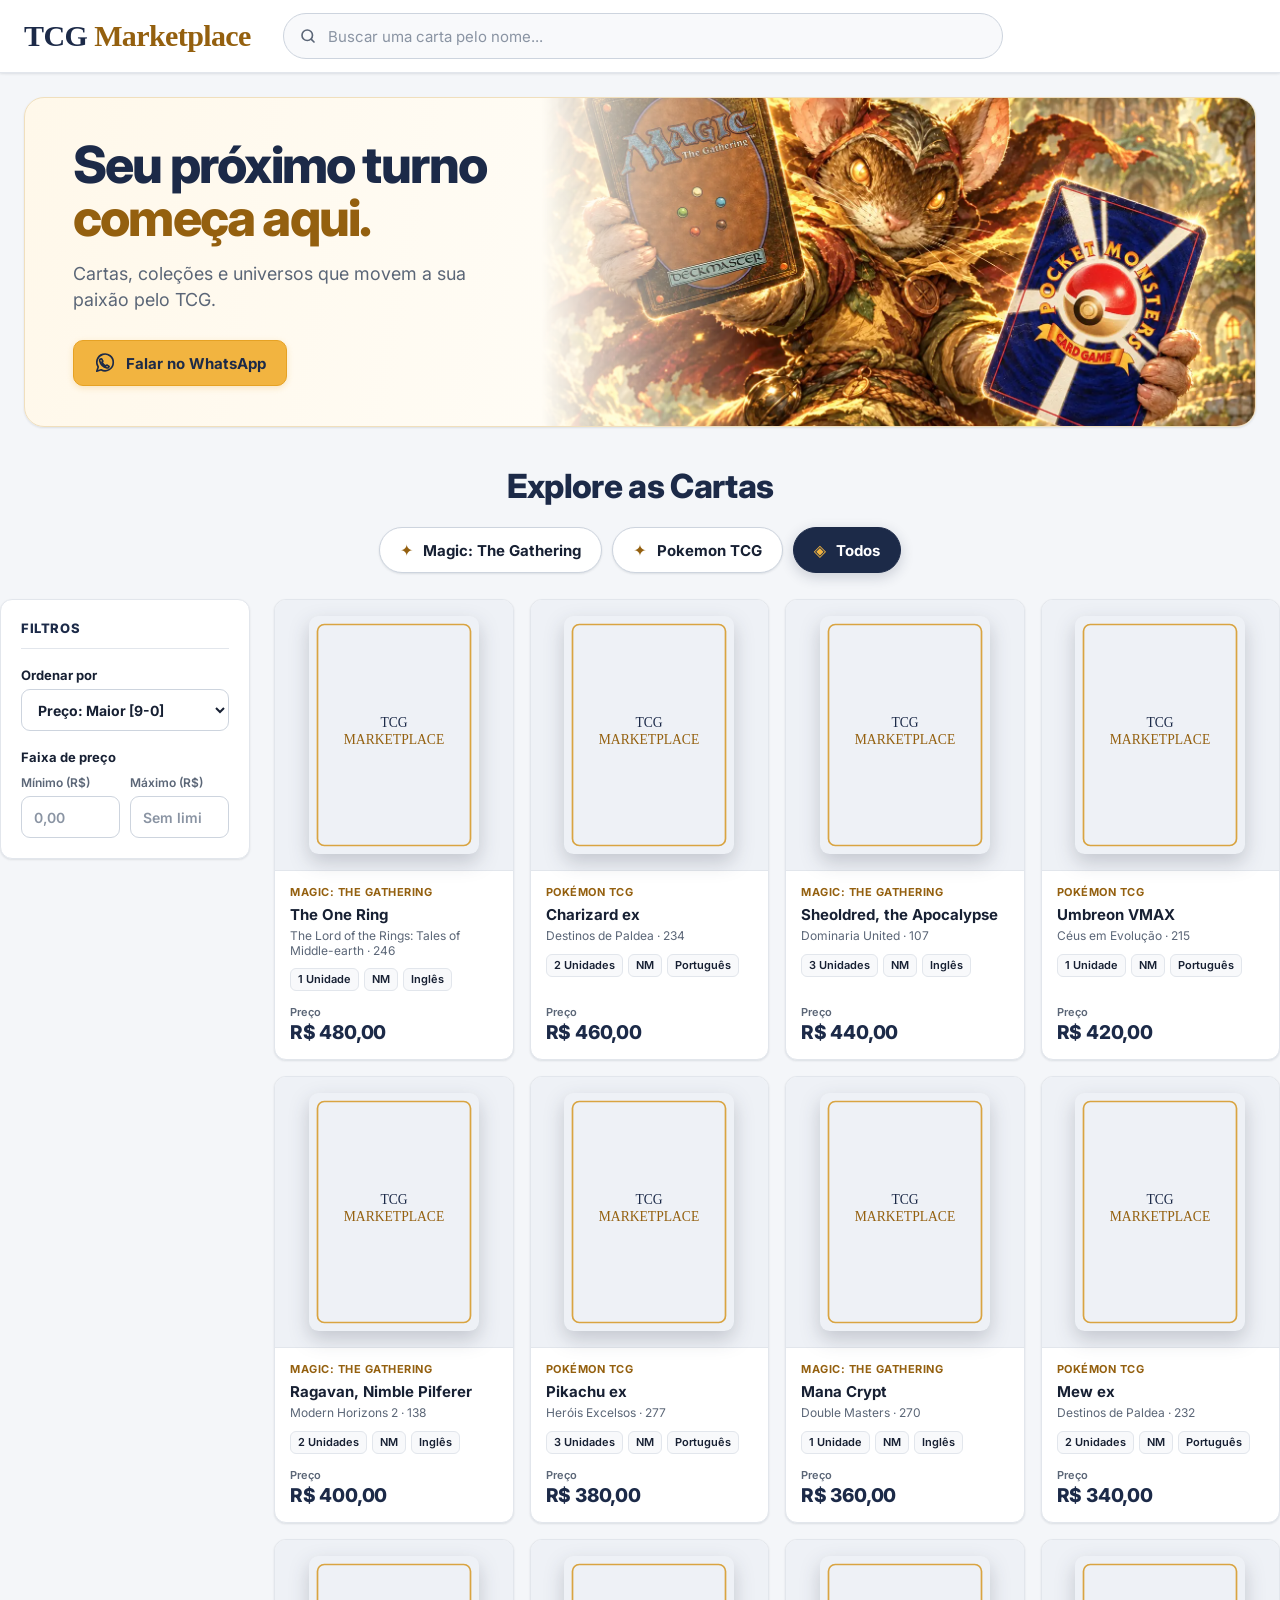
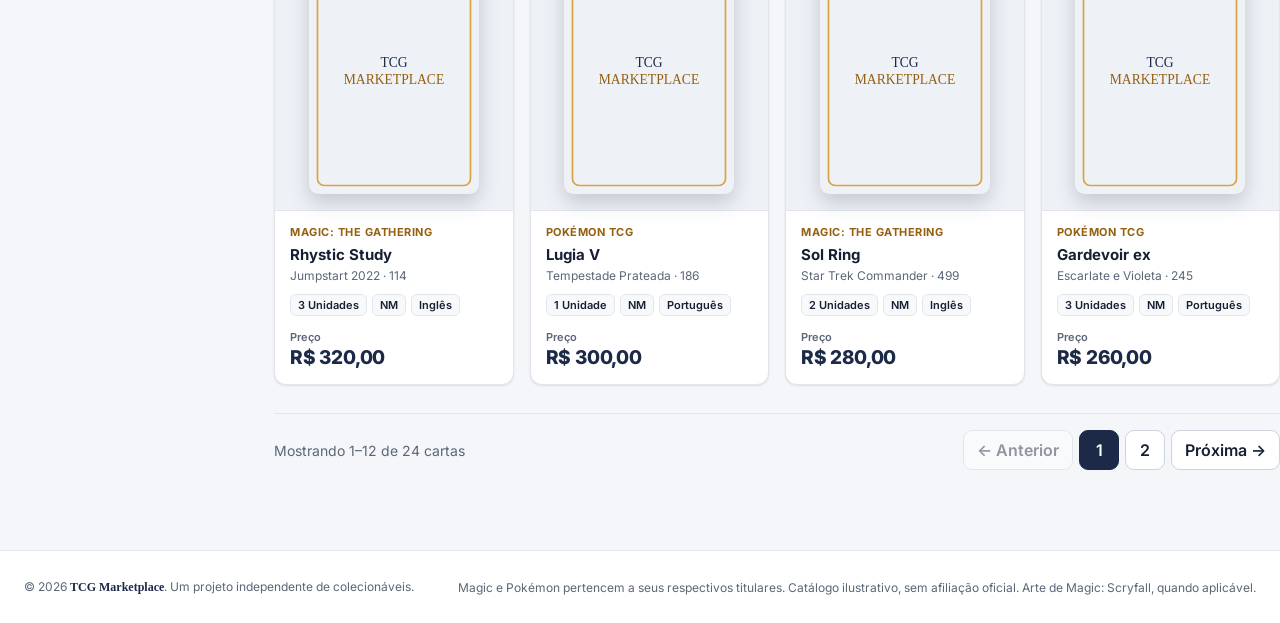
==== index.html @ 04bb0b91 "Modelo inicial do TCG Marketplace Co-Authored-By: Claude Opus 5.5 <noreply@anthropic.com>" ====
<!doctype html>
<html lang="pt-BR">
  <head>
    <meta charset="UTF-8" />
    <meta name="viewport" content="width=device-width, initial-scale=1" />
    <meta name="theme-color" content="#ffffff" />
    <meta
      name="description"
      content="TCG Marketplace: compra e venda de cartas Pokémon e Magic: The Gathering, acessórios TCG, venda por comissão e avaliação de coleções."
    />
    <meta property="og:title" content="TCG Marketplace | Magic & Pokémon" />
    <meta
      property="og:description"
      content="Seu próximo turno começa aqui. Compra e venda de cartas TCG, acessórios, venda por comissão e avaliação de coleções."
    />
    <meta property="og:image" content="assets/banner.jpg" />
    <title>TCG Marketplace | Magic & Pokémon</title>
    <link rel="icon" type="image/png" href="assets/icone.png" />
    <link
      rel="preload"
      as="image"
      href="assets/banner.webp"
      type="image/webp"
      fetchpriority="high"
    />
    <link rel="preconnect" href="https://fonts.googleapis.com" />
    <link rel="preconnect" href="https://fonts.gstatic.com" crossorigin />
    <link
      href="https://fonts.googleapis.com/css2?family=Inter:wght@400;500;600;700;800&display=swap"
      rel="stylesheet"
    />
    <style>
      :root {
        color-scheme: light;
        --bg: #f4f6f9;
        --surface: #ffffff;
        --surface-alt: #f8f9fb;
        --art-bg: #eef1f6;
        --line: #e2e6ec;
        --line-strong: #cdd4de;
        --text: #172033;
        --muted: #5b6677;
        --navy: #1c2a48;
        --navy-soft: #eaf0fa;
        --gold: #f2b440;
        --gold-hover: #e6a224;
        --gold-deep: #94600f;
        --gold-soft: #fff6e3;
        --danger: #b42318;
        --success: #17803d;
        --shadow-sm: 0 1px 2px #1720330f, 0 1px 3px #1720330d;
        --shadow-md: 0 10px 28px #1720331f;
        --radius: 12px;
        --body: 'Inter', 'Segoe UI', system-ui, sans-serif;
        --brand-font: Georgia, 'Times New Roman', serif;
        font-family: var(--body);
        background: var(--bg);
        color: var(--text);
      }
      * {
        box-sizing: border-box;
      }
      html {
        scroll-behavior: smooth;
        scroll-padding-top: 90px;
      }
      body {
        margin: 0;
        background: var(--bg);
        color: var(--text);
        -webkit-font-smoothing: antialiased;
      }
      button,
      input,
      select {
        font: inherit;
      }
      button {
        cursor: pointer;
      }
      a {
        color: inherit;
        text-decoration: none;
      }
      button:focus-visible,
      a:focus-visible,
      input:focus-visible,
      select:focus-visible {
        outline: 3px solid #2f5fd0;
        outline-offset: 2px;
      }
      .container {
        width: min(1280px, 100%);
        margin: 0 auto;
        padding: 0 24px;
      }

      .site-header {
        position: sticky;
        z-index: 30;
        top: 0;
        background: var(--surface);
        border-bottom: 1px solid var(--line);
        box-shadow: var(--shadow-sm);
      }
      .header-inner {
        min-height: 72px;
        display: flex;
        align-items: center;
        gap: 32px;
      }
      .brand {
        display: inline-flex;
        align-items: center;
        gap: 12px;
        flex-shrink: 0;
      }
      .hero-image[hidden],
      .hero-placeholder[hidden] {
        display: none !important;
      }
      .brand-text {
        display: flex;
        flex-direction: column;
        gap: 1px;
      }
      .brand-title {
        font: 700 30px/1 var(--brand-font);
        letter-spacing: -0.6px;
        white-space: nowrap;
        color: var(--navy);
      }
      .brand-title span {
        color: var(--gold-deep);
      }
      .brand-sub {
        display: none;
      }
      .header-search {
        flex: 1 1 auto;
        max-width: 720px;
      }
      .search-field {
        position: relative;
        min-width: 0;
      }
      .search-field::before {
        content: '';
        position: absolute;
        left: 16px;
        top: 50%;
        width: 18px;
        height: 18px;
        transform: translateY(-50%);
        pointer-events: none;
        background: no-repeat center/contain
          url("data:image/svg+xml,%3Csvg xmlns='http://www.w3.org/2000/svg' viewBox='0 0 24 24' fill='none' stroke='%235b6677' stroke-width='2.2' stroke-linecap='round'%3E%3Ccircle cx='11' cy='11' r='7'/%3E%3Cpath d='m20 20-3.5-3.5'/%3E%3C/svg%3E");
      }
      .search {
        width: 100%;
        min-width: 0;
        min-height: 46px;
        padding: 11px 16px 11px 44px;
        border-radius: 999px;
        border: 1px solid var(--line-strong);
        background: var(--surface-alt);
        color: var(--text);
        outline: none;
        font-size: 15px;
        transition:
          border-color 0.15s,
          box-shadow 0.15s,
          background 0.15s;
      }
      .search:focus {
        border-color: var(--navy);
        background: var(--surface);
        box-shadow: 0 0 0 4px #1c2a4814;
      }
      .search::placeholder {
        color: #8a94a3;
      }
      .search-suggestions {
        position: absolute;
        top: calc(100% + 8px);
        left: 0;
        right: 0;
        z-index: 40;
        padding: 6px;
        border: 1px solid var(--line);
        border-radius: 12px;
        background: var(--surface);
        box-shadow: var(--shadow-md);
      }
      .search-suggestions[hidden] {
        display: none;
      }
      .search-suggestion {
        display: flex;
        align-items: center;
        justify-content: space-between;
        gap: 12px;
        width: 100%;
        padding: 11px 12px;
        border: 0;
        border-radius: 8px;
        text-align: left;
        color: var(--text);
        background: transparent;
        font-weight: 500;
      }
      .search-suggestion:hover {
        background: var(--navy-soft);
      }
      .search-suggestion span {
        min-width: 0;
        overflow-wrap: anywhere;
      }
      .search-suggestion small {
        flex-shrink: 0;
        padding: 3px 8px;
        border-radius: 999px;
        background: var(--gold-soft);
        color: var(--gold-deep);
        font-size: 11px;
        font-weight: 700;
      }

      .btn {
        display: inline-flex;
        align-items: center;
        justify-content: center;
        gap: 10px;
        border-radius: 10px;
        min-height: 46px;
        padding: 11px 20px;
        font-weight: 700;
        font-size: 15px;
        border: 1px solid transparent;
        transition:
          background 0.15s,
          box-shadow 0.15s,
          transform 0.15s;
      }
      .btn:hover {
        transform: translateY(-1px);
      }
      .btn-gold {
        background: var(--gold);
        color: var(--navy);
        border-color: var(--gold-hover);
        box-shadow: 0 2px 6px #e6a2243d;
      }
      .btn-gold:hover {
        background: var(--gold-hover);
      }
      .btn-outline {
        border-color: var(--line-strong);
        color: var(--text);
        background: var(--surface);
      }

      .hero {
        padding: 24px 0 8px;
      }
      .hero-grid {
        position: relative;
        isolation: isolate;
        display: flex;
        align-items: center;
        min-height: 300px;
        overflow: hidden;
        border: 1px solid #f0dfbd;
        border-radius: 20px;
        background: linear-gradient(100deg, #fff8ea 0%, #fffcf5 45%, #fff 100%);
        box-shadow: var(--shadow-sm);
      }
      .hero-copy {
        position: relative;
        z-index: 2;
        width: min(560px, 50%);
        padding: 40px 0 40px 48px;
      }
      .eyebrow {
        color: var(--gold-deep);
        font-size: 12px;
        letter-spacing: 1.6px;
        line-height: 1.6;
        font-weight: 700;
        text-transform: uppercase;
      }
      .hero h1 {
        color: var(--navy);
        font: 800 clamp(34px, 4vw, 54px)/1.04 var(--body);
        letter-spacing: -0.035em;
        margin: 0 0 16px;
      }
      .hero h1 span,
      .hero h1 em {
        display: block;
      }
      .hero h1 em {
        color: var(--gold-deep);
        font-style: normal;
      }
      .hero-copy > p {
        max-width: 400px;
        color: var(--muted);
        line-height: 1.5;
        font-size: clamp(16px, 1.4vw, 18px);
        margin: 0;
      }
      .hero-actions {
        display: flex;
        gap: 12px;
        flex-wrap: wrap;
        margin-top: 26px;
        scroll-margin-top: 90px;
      }
      .hero-actions svg {
        width: 22px;
        height: 22px;
        flex-shrink: 0;
      }
      .hero-image-frame {
        position: absolute;
        z-index: 0;
        inset: 0 0 0 auto;
        width: 58%;
        -webkit-mask-image: linear-gradient(90deg, transparent 0, #000 30%);
        mask-image: linear-gradient(90deg, transparent 0, #000 30%);
      }
      .hero-image {
        display: block;
        width: 100%;
        height: 100%;
        object-fit: cover;
        object-position: center 42%;
      }
      .hero-placeholder {
        width: 100%;
        height: 100%;
        min-height: 300px;
        display: flex;
        flex-direction: column;
        align-items: center;
        justify-content: center;
        gap: 12px;
        text-align: center;
        padding: 32px;
        background: var(--gold-soft);
        color: var(--navy);
      }
      .hero-placeholder .hero-symbol {
        font: 700 80px/1 var(--brand-font);
        color: var(--gold-deep);
      }
      .hero-placeholder strong {
        font: 700 26px/1.2 var(--brand-font);
        color: var(--navy);
      }
      .hero-placeholder small {
        font-size: 14px;
        color: var(--muted);
      }

      .section {
        padding: 26px 0 80px;
      }
      .section-top {
        display: flex;
        align-items: center;
        justify-content: center;
        margin-bottom: 10px;
        text-align: center;
      }
      .section h2 {
        font: 800 clamp(26px, 2.6vw, 34px)/1.2 var(--body);
        letter-spacing: -0.02em;
        margin: 6px 0;
        color: var(--navy);
      }
      .catalog-source {
        margin: 0 0 18px;
        padding: 11px 14px;
        font-size: 13px;
        line-height: 1.6;
        color: var(--text);
        background: var(--navy-soft);
        border: 1px solid #c9d6ee;
        border-radius: 10px;
      }
      .catalog-source.preview {
        background: var(--gold-soft);
        border-color: #f0cf8c;
      }
      .catalog-source.problem {
        background: #fdecea;
        border-color: #f2b8b0;
        color: var(--danger);
      }
      .collections {
        display: flex;
        justify-content: center;
        flex-wrap: wrap;
        gap: 10px;
        margin: 14px 0 26px;
      }
      .collection-tile {
        display: inline-flex;
        align-items: center;
        gap: 10px;
        min-height: 46px;
        padding: 10px 20px;
        border: 1px solid var(--line-strong);
        border-radius: 999px;
        background: var(--surface);
        color: var(--text);
        text-align: left;
        font-weight: 600;
        box-shadow: var(--shadow-sm);
        transition:
          border-color 0.15s,
          background 0.15s,
          color 0.15s;
      }
      .collection-tile:hover {
        border-color: var(--navy);
      }
      .collection-tile strong {
        font: 700 15px var(--body);
      }
      .collection-tile small {
        display: none;
      }
      .collection-tile .tile-icon {
        order: -1;
        font-size: 16px;
        color: var(--gold-deep);
      }
      .collection-tile.is-selected {
        background: var(--navy);
        border-color: var(--navy);
        color: #fff;
        box-shadow: 0 4px 14px #1c2a4833;
      }
      .collection-tile.is-selected .tile-icon {
        color: var(--gold);
      }

      .catalog-layout {
        display: grid;
        grid-template-columns: 250px minmax(0, 1fr);
        gap: 24px;
        align-items: start;
      }
      .filters {
        position: sticky;
        top: 96px;
        display: grid;
        gap: 18px;
        padding: 20px;
        background: var(--surface);
        border: 1px solid var(--line);
        border-radius: var(--radius);
        box-shadow: var(--shadow-sm);
        scroll-margin-top: 100px;
      }
      .filter-title {
        margin: 0;
        padding-bottom: 12px;
        border-bottom: 1px solid var(--line);
        font-size: 13px;
        font-weight: 800;
        letter-spacing: 0.6px;
        text-transform: uppercase;
        color: var(--navy);
      }
      select,
      .price-range input {
        width: 100%;
        min-height: 42px;
        border-radius: 9px;
        padding: 9px 12px;
        background: var(--surface);
        border: 1px solid var(--line-strong);
        color: var(--text);
        outline: none;
        font-size: 14px;
      }
      select:focus,
      .price-range input:focus {
        border-color: var(--navy);
        box-shadow: 0 0 0 3px #1c2a4814;
      }
      .price-range input::placeholder {
        color: #8a94a3;
      }
      .sort-field {
        display: grid;
        gap: 6px;
        color: var(--text);
        font-size: 13px;
        font-weight: 700;
      }
      .price-range {
        display: grid;
        grid-template-columns: 1fr 1fr;
        align-items: end;
        gap: 10px;
      }
      .price-range .price-separator {
        display: none;
      }
      .price-range label {
        display: grid;
        gap: 6px;
        min-width: 0;
        color: var(--muted);
        font-size: 12px;
        font-weight: 600;
      }
      .price-separator {
        color: var(--muted);
        font-size: 12px;
        padding-bottom: 12px;
      }
      .price-group-label {
        grid-column: 1 / -1;
        color: var(--text);
        font-size: 13px;
        font-weight: 700;
      }

      .grid {
        display: grid;
        grid-template-columns: repeat(4, minmax(0, 1fr));
        gap: 16px;
        scroll-margin-top: 110px;
      }
      .card {
        display: flex;
        flex-direction: column;
        overflow: hidden;
        border-radius: var(--radius);
        border: 1px solid var(--line);
        background: var(--surface);
        box-shadow: var(--shadow-sm);
        transition:
          box-shadow 0.2s,
          border-color 0.2s,
          transform 0.2s;
      }
      .card:hover {
        border-color: var(--line-strong);
        box-shadow: var(--shadow-md);
        transform: translateY(-3px);
      }
      .artwrap {
        position: relative;
        height: 270px;
        display: flex;
        align-items: center;
        justify-content: center;
        padding: 16px;
        cursor: pointer;
        background: var(--art-bg);
      }
      .artwrap img {
        height: 100%;
        max-width: 100%;
        object-fit: contain;
        filter: drop-shadow(0 8px 10px #17203333);
        transition: transform 0.2s;
      }
      .card:hover .artwrap img {
        transform: scale(1.03);
      }
      .card-image-wrap {
        position: relative;
        display: inline-flex;
        align-items: center;
        justify-content: center;
        height: 100%;
        max-width: 100%;
      }
      .play-pokemon-badge {
        position: absolute;
        right: 0;
        bottom: 12px;
        z-index: 1;
        display: block;
        width: 30px;
        border-radius: 0;
        transform: translateX(50%);
        pointer-events: none;
      }
      .artwrap .play-pokemon-logo,
      .edition-list .play-pokemon-logo {
        display: block;
        width: 100%;
        height: auto;
        max-width: 100%;
        margin: 0;
        border-radius: 0;
        object-fit: contain;
        filter: none;
        transform: none;
      }
      .edition-list .play-pokemon-badge {
        position: static;
        display: inline-block;
        margin: 3px 6px;
        vertical-align: middle;
        transform: none;
      }
      .tag {
        position: absolute;
        top: 10px;
        left: 10px;
        border-radius: 6px;
        background: var(--navy);
        font-size: 11px;
        font-weight: 700;
        color: #fff;
        padding: 5px 8px;
        box-shadow: 0 2px 6px #1720332e;
      }
      .card .tag {
        z-index: 2;
      }
      .info {
        display: flex;
        flex-direction: column;
        flex: 1;
        padding: 14px 15px 15px;
        border-top: 1px solid var(--line);
      }
      .game {
        font-size: 11px;
        letter-spacing: 0.5px;
        color: var(--gold-deep);
        font-weight: 700;
        text-transform: uppercase;
      }
      .info h3 {
        font: 700 15px/1.35 var(--body);
        margin: 6px 0 3px;
        color: var(--text);
      }
      .sub {
        font-size: 12px;
        color: var(--muted);
        min-height: 16px;
      }
      .inventory-meta {
        color: var(--muted);
        font-size: 11px;
        line-height: 1.5;
        margin-top: 10px;
        display: flex;
        flex-wrap: wrap;
        align-items: center;
        gap: 5px;
      }
      .inventory-pill {
        border: 1px solid var(--line);
        border-radius: 6px;
        padding: 2px 7px;
        background: var(--surface-alt);
        color: var(--text);
        font-weight: 600;
      }
      .inventory-pill.out {
        border-color: #f2b8b0;
        background: #fdecea;
        color: var(--danger);
      }
      .inventory-pill.demo {
        border-color: #c9d6ee;
        background: var(--navy-soft);
        color: var(--navy);
      }
      .cardbottom {
        margin-top: auto;
        padding-top: 14px;
        display: flex;
        align-items: flex-end;
        justify-content: space-between;
        gap: 8px;
        flex-wrap: wrap;
      }
      .price {
        font-size: 11px;
        color: var(--muted);
        font-weight: 600;
      }
      .price strong {
        display: block;
        margin-top: 2px;
        font-size: 19px;
        font-weight: 800;
        color: var(--navy);
        letter-spacing: -0.01em;
      }
      .editions-button {
        padding: 8px 11px;
        border: 1px solid var(--navy);
        border-radius: 8px;
        background: var(--surface);
        color: var(--navy);
        font-size: 12px;
        font-weight: 700;
      }
      .editions-button:hover {
        background: var(--navy-soft);
      }
      .empty {
        grid-column: 1 / -1;
        text-align: center;
        padding: 70px 18px;
        color: var(--muted);
        background: var(--surface);
        border: 1px dashed var(--line-strong);
        border-radius: var(--radius);
        font-weight: 600;
      }

      .pagination-wrap {
        margin-top: 28px;
        display: flex;
        align-items: center;
        justify-content: space-between;
        gap: 16px;
        padding: 16px 0 0;
        border-top: 1px solid var(--line);
      }
      .pagination-info {
        color: var(--muted);
        font-size: 14px;
      }
      .pagination {
        display: flex;
        align-items: center;
        gap: 6px;
        flex-wrap: wrap;
        justify-content: flex-end;
      }
      .pagination button {
        min-width: 40px;
        height: 40px;
        border-radius: 9px;
        border: 1px solid var(--line-strong);
        background: var(--surface);
        color: var(--text);
        padding: 0 13px;
        font-weight: 600;
      }
      .pagination button:hover:not(:disabled) {
        border-color: var(--navy);
      }
      .pagination button.active {
        background: var(--navy);
        color: #fff;
        border-color: var(--navy);
      }
      .pagination button:disabled {
        opacity: 0.45;
        cursor: default;
      }
      .pagination-ellipsis {
        color: var(--muted);
        padding: 0 3px;
      }

      .footer {
        border-top: 1px solid var(--line);
        background: var(--surface);
        padding: 28px 0;
        color: var(--muted);
        font-size: 12px;
      }
      .footer-inner {
        display: flex;
        justify-content: space-between;
        gap: 20px;
        flex-wrap: wrap;
        align-items: center;
      }
      .footer strong {
        color: var(--navy);
        font-family: var(--brand-font);
      }

      .overlay {
        position: fixed;
        z-index: 50;
        inset: 0;
        background: #17203399;
        display: none;
        justify-content: center;
        align-items: center;
        padding: 18px;
        backdrop-filter: blur(4px);
      }
      .overlay.open {
        display: flex;
      }
      .modal {
        position: relative;
        display: grid;
        grid-template-columns: 300px 1fr;
        gap: 30px;
        width: min(820px, 100%);
        padding: 30px;
        background: var(--surface);
        border: 1px solid var(--line);
        border-radius: 18px;
        box-shadow: 0 30px 80px #17203347;
        max-height: 94vh;
        overflow: auto;
      }
      .modal > img {
        width: 100%;
        max-height: 430px;
        object-fit: contain;
        align-self: center;
        padding: 16px;
        border-radius: 12px;
        background: var(--art-bg);
      }
      .modal-details {
        display: flex;
        flex-direction: column;
        min-width: 0;
      }
      .modal h2 {
        font: 800 26px/1.2 var(--body);
        letter-spacing: -0.02em;
        margin: 8px 0 10px;
        color: var(--navy);
        padding-right: 30px;
      }
      .modal p {
        line-height: 1.7;
        color: var(--muted);
        font-size: 14px;
        margin: 0 0 10px;
      }
      .modal-actions {
        display: flex;
        align-items: flex-end;
        justify-content: space-between;
        flex-wrap: wrap;
        gap: 12px;
        margin-top: auto;
        padding-top: 22px;
        border-top: 1px solid var(--line);
      }
      .modal-price {
        display: inline-flex;
        align-items: center;
        min-height: 46px;
        padding: 10px 18px;
        border: 1px solid var(--navy);
        border-radius: 10px;
        background: var(--navy);
        color: var(--gold);
        font-size: 19px;
        font-weight: 800;
      }
      .modal .modal-actions .btn {
        margin-top: 0;
        margin-left: auto;
      }
      .close {
        position: absolute;
        top: 14px;
        right: 14px;
        border: 1px solid var(--line);
        border-radius: 50%;
        background: var(--surface-alt);
        color: var(--text);
        width: 36px;
        height: 36px;
        font-weight: 700;
      }
      .close:hover {
        background: var(--line);
      }
      .edition-list {
        margin-top: 14px;
        overflow-x: auto;
      }
      .edition-list[hidden] {
        display: none;
      }
      .edition-list table {
        width: 100%;
        border-collapse: collapse;
        font-size: 13px;
      }
      .edition-list caption {
        text-align: left;
        font-weight: 700;
        margin-bottom: 8px;
        color: var(--navy);
      }
      .edition-list th,
      .edition-list td {
        padding: 9px 8px;
        border-bottom: 1px solid var(--line);
        text-align: left;
      }
      .edition-list th {
        color: var(--muted);
        font-size: 12px;
        background: var(--surface-alt);
      }
      .edition-list img {
        width: 38px;
        height: 53px;
        object-fit: contain;
        vertical-align: middle;
        margin-right: 8px;
      }
      .edition-list td:not(:first-child) {
        white-space: nowrap;
      }

      @media (max-width: 1140px) {
        .grid {
          grid-template-columns: repeat(3, minmax(0, 1fr));
        }
      }
      @media (max-width: 900px) {
        .catalog-layout {
          grid-template-columns: 1fr;
        }
        .filters {
          position: static;
          grid-template-columns: 1fr 1fr;
          align-items: end;
        }
        .filter-title {
          grid-column: 1 / -1;
        }
        .hero-grid {
          flex-direction: column;
          align-items: stretch;
        }
        .hero-copy {
          width: 100%;
          padding: 30px 28px 24px;
        }
        .hero-image-frame {
          position: relative;
          width: 100%;
          -webkit-mask-image: none;
          mask-image: none;
        }
        .hero-image {
          height: auto;
          object-fit: contain;
        }
        .hero-placeholder {
          min-height: 220px;
        }
      }
      @media (max-width: 640px) {
        .container {
          padding: 0 16px;
        }
        .header-inner {
          flex-wrap: wrap;
          gap: 10px;
          padding-top: 12px;
          padding-bottom: 12px;
        }
        .brand-title {
          font-size: 26px;
        }
        .header-search {
          flex-basis: 100%;
          max-width: none;
        }
        .hero {
          padding-top: 16px;
        }
        .hero-copy {
          padding: 24px 20px 20px;
        }
        .hero h1 {
          font-size: clamp(29px, 8.6vw, 40px);
        }
        .filters {
          grid-template-columns: 1fr;
          padding: 16px;
        }
        .grid {
          grid-template-columns: repeat(2, minmax(0, 1fr));
          gap: 10px;
        }
        .artwrap {
          height: 210px;
          padding: 10px;
        }
        .info {
          padding: 11px;
        }
        .info h3 {
          font-size: 13px;
          min-height: 35px;
        }
        .sub {
          font-size: 11px;
        }
        .price strong {
          font-size: 16px;
        }
        .pagination-wrap {
          flex-direction: column;
          align-items: stretch;
        }
        .pagination {
          justify-content: center;
        }
        .pagination-info {
          text-align: center;
        }
        .modal {
          grid-template-columns: 1fr;
          gap: 14px;
          padding: 20px;
        }
        .modal > img {
          max-height: 260px;
        }
        .modal h2 {
          font-size: 21px;
        }
      }
      @media (max-width: 360px) {
        .grid {
          grid-template-columns: 1fr;
        }
        .artwrap {
          height: 280px;
        }
      }
      @media (prefers-reduced-motion: reduce) {
        *,
        *::before,
        *::after {
          scroll-behavior: auto !important;
          transition: none !important;
        }
      }
    </style>
  </head>
  <body>
    <header class="site-header">
      <div class="container header-inner">
        <a class="brand" href="#inicio" aria-label="TCG Marketplace — início">
          <span class="brand-text"
            ><span class="brand-title">TCG <span>Marketplace</span></span
            ><span class="brand-sub">Cartas & colecionáveis</span></span
          >
        </a>
        <div class="search-field header-search">
          <input
            class="search"
            id="search"
            type="search"
            placeholder="Buscar uma carta pelo nome..."
            aria-label="Buscar cartas"
            autocomplete="off"
            maxlength="90"
          />
          <div
            id="searchSuggestions"
            class="search-suggestions"
            role="group"
            aria-label="Sugestões de cartas"
            hidden
          ></div>
        </div>
      </div>
    </header>
    <main>
      <section class="hero" id="inicio">
        <div class="container">
          <div class="hero-grid">
            <div class="hero-copy">
              <h1><span>Seu próximo turno</span> <em>começa aqui.</em></h1>
              <p>Cartas, coleções e universos que movem a sua paixão pelo TCG.</p>
              <div class="hero-actions" id="contato">
                <a
                  class="btn btn-gold"
                  data-whatsapp
                  href="https://wa.me/5500000000000"
                  target="_blank"
                  rel="noopener noreferrer"
                  ><svg
                    viewBox="0 0 24 24"
                    fill="none"
                    stroke="currentColor"
                    stroke-width="1.8"
                    stroke-linecap="round"
                    stroke-linejoin="round"
                    aria-hidden="true"
                    focusable="false"
                  >
                    <path d="M21 11.5a9 9 0 0 1-13.3 7.9L3 21l1.6-4.7A9 9 0 1 1 21 11.5Z" />
                    <path
                      d="m8.2 7.4 1.5 2.5-1 1.1a8.2 8.2 0 0 0 4.2 4.2l1.1-1 2.5 1.5c-.3 1.4-1.3 2-2.5 1.7-3.7-.9-6.9-4.1-7.8-7.8-.3-1.2.3-2.2 2-2.2Z"
                    /></svg
                  >Falar no WhatsApp</a
                >
              </div>
            </div>
            <div class="hero-image-frame">
              <img
                class="hero-image"
                id="heroPhoto"
                src="assets/banner.webp"
                width="1448"
                height="1086"
                alt="Imagem de apresentação da TCG Marketplace"
                fetchpriority="high"
                decoding="async"
              />
              <div
                class="hero-placeholder"
                id="heroPlaceholder"
                hidden
                aria-label="Identidade visual TCG Marketplace"
              >
                <span class="hero-symbol" aria-hidden="true">T</span><strong>TCG MARKETPLACE</strong
                ><small>Magic · Pokémon · Colecionáveis</small>
              </div>
            </div>
          </div>
        </div>
      </section>
      <section class="section container" id="catalogo">
        <div class="section-top">
          <div><h2>Explore as Cartas</h2></div>
        </div>
        <div
          class="catalog-source"
          id="catalogSource"
          role="status"
          aria-live="polite"
          hidden
        ></div>
        <div class="collections" aria-label="Filtrar por universo">
          <button class="collection-tile" type="button" data-select-game="Magic">
            <span
              ><strong>Magic: The Gathering</strong
              ><small>Magia, estratégia e cartas lendárias</small></span
            ><span class="tile-icon" aria-hidden="true">✦</span>
          </button>
          <button class="collection-tile" type="button" data-select-game="Pokémon">
            <span
              ><strong>Pokemon TCG</strong
              ><small>Descobertas, nostalgia e criaturas incríveis</small></span
            ><span class="tile-icon" aria-hidden="true">✦</span>
          </button>
          <button class="collection-tile" type="button" data-select-game="all">
            <span><strong>Todos</strong><small>Todas as cartas da vitrine</small></span
            ><span class="tile-icon" aria-hidden="true">✦</span>
          </button>
        </div>
        <div class="catalog-layout">
          <aside class="filters" aria-label="Filtros do catálogo">
            <p class="filter-title">Filtros</p>
            <label class="sort-field" for="sortBy"
              ><span>Ordenar por</span>
              <select id="sortBy" aria-label="Ordenar cartas">
                <option value="default">Ordem do catálogo</option>
                <option value="nameAsc">Nome: A–Z</option>
                <option value="nameDesc">Nome: Z–A</option>
                <option value="priceAsc">Preço Menor [0-9]</option>
                <option value="priceDesc" selected>Preço: Maior [9-0]</option>
              </select>
            </label>
            <div class="price-range" role="group" aria-label="Filtrar por faixa de preço">
              <span class="price-group-label" aria-hidden="true">Faixa de preço</span>
              <label for="minPrice"
                ><span>Mínimo (R$)</span
                ><input
                  type="number"
                  id="minPrice"
                  min="0"
                  step="0.01"
                  inputmode="decimal"
                  placeholder="0,00"
              /></label>
              <span class="price-separator" aria-hidden="true">até</span>
              <label for="maxPrice"
                ><span>Máximo (R$)</span
                ><input
                  type="number"
                  id="maxPrice"
                  min="0"
                  step="0.01"
                  inputmode="decimal"
                  placeholder="Sem limite"
              /></label>
            </div>
          </aside>
          <div class="results">
            <div class="grid" id="grid" aria-live="polite"></div>
            <div class="pagination-wrap">
              <div class="pagination-info" id="paginationInfo"></div>
              <div class="pagination" id="pagination" aria-label="Paginação do catálogo"></div>
            </div>
          </div>
        </div>
      </section>
    </main>
    <footer class="footer">
      <div class="container footer-inner">
        <span
          >© <span id="year"></span> <strong>TCG Marketplace</strong>. Um projeto independente de
          colecionáveis.</span
        ><span
          >Magic e Pokémon pertencem a seus respectivos titulares. Catálogo ilustrativo, sem
          afiliação oficial. Arte de Magic: Scryfall, quando aplicável.</span
        >
      </div>
    </footer>
    <div
      class="overlay"
      id="overlay"
      role="dialog"
      aria-modal="true"
      aria-labelledby="modalName"
      aria-hidden="true"
    >
      <div class="modal" role="document">
        <button class="close" id="close" aria-label="Fechar detalhes">✕</button>
        <img id="modalImage" alt="" />
        <div class="modal-details">
          <div class="eyebrow" id="modalGame"></div>
          <h2 id="modalName"></h2>
          <p id="modalDesc"></p>
          <p id="modalMeta"></p>
          <div id="modalEditions" class="edition-list" hidden></div>
          <div class="modal-actions">
            <span class="modal-price" id="modalPrice"></span
            ><a
              class="btn btn-gold"
              id="modalContact"
              data-whatsapp
              href="https://wa.me/5500000000000"
              target="_blank"
              rel="noopener noreferrer"
              >Consultar carta <span aria-hidden="true">↗</span></a
            >
          </div>
        </div>
      </div>
    </div>
    <script src="assets/catalog-shared.js?v=20261026-play-pokemon"></script>
    <script src="assets/search-suggestions.js"></script>
    <script src="assets/catalog-groups.js?v=20261026-play-pokemon"></script>
    <script>
      const publishedCatalogReady = new Promise((resolve) => {
        const script = document.createElement('script');
        script.src = 'assets/catalogo.js?atualizacao=' + Date.now();
        script.onload = () => resolve(true);
        script.onerror = () => resolve(false);
        document.head.appendChild(script);
      });
    </script>
    <script>
      (async function iniciarVitrine() {
        const heroPhoto = document.getElementById('heroPhoto');
        const showHeroPlaceholder = () => {
          heroPhoto.hidden = true;
          document.getElementById('heroPlaceholder').hidden = false;
        };
        heroPhoto.addEventListener('error', showHeroPlaceholder, {
          once: true,
        });
        if (heroPhoto.complete && !heroPhoto.naturalWidth) showHeroPlaceholder();
        const publishedCatalogLoaded = await publishedCatalogReady;
        const WHATSAPP_NUMBER = '5500000000000';
        const HERO_WHATSAPP_MESSAGE =
          'Olá, tudo bem? Vim pelo site TCG Marketplace e gostaria de saber mais sobre o site.';
        const heroWhatsappUrl =
          'https://wa.me/' + WHATSAPP_NUMBER + '?text=' + encodeURIComponent(HERO_WHATSAPP_MESSAGE);
        const heroWhatsapp = document.querySelector('.hero-actions [data-whatsapp]');
        if (heroWhatsapp) heroWhatsapp.href = heroWhatsappUrl;
        const store = window.MarketplaceCatalog;
        const preview = new URLSearchParams(window.location.search).get('preview') === '1';
        const catalogDoc = preview ? store.get() : store.bundled();
        const catalogSource = document.getElementById('catalogSource');
        if (preview) {
          catalogSource.hidden = false;
          catalogSource.classList.add('preview');
          catalogSource.textContent =
            'PRÉVIA LOCAL — estas alterações podem ainda não estar publicadas. Use “Exportar para o site” no painel para atualizar os visitantes.';
        } else if (!publishedCatalogLoaded) {
          catalogSource.hidden = false;
          catalogSource.classList.add('problem');
          catalogSource.textContent =
            'Não foi possível carregar assets/catalogo.js. Verifique se o arquivo existe no mesmo site e na pasta correta.';
        }
        const placeholder =
          'data:image/svg+xml;charset=utf-8,' +
          encodeURIComponent(
            '<svg xmlns="http://www.w3.org/2000/svg" width="300" height="420"><rect width="100%" height="100%" rx="17" fill="#eef1f6"/><rect x="15" y="15" width="270" height="390" rx="12" fill="none" stroke="#d9a441" stroke-width="3"/><text x="150" y="195" text-anchor="middle" fill="#1c2a48" font-size="24" font-family="Georgia">TCG</text><text x="150" y="226" text-anchor="middle" fill="#94600f" font-size="24" font-family="Georgia">MARKETPLACE</text></svg>',
          );
        let cards = catalogDoc.items;
        let displayedCards = [];
        const PAGE_SIZE = 12;
        let currentPage = 1;
        const grid = document.getElementById('grid');
        const search = document.getElementById('search');
        let selectedGame = 'all';
        let selectedSuggestion = null;
        const minPrice = document.getElementById('minPrice');
        const maxPrice = document.getElementById('maxPrice');
        const sortBy = document.getElementById('sortBy');
        const pagination = document.getElementById('pagination');
        const paginationInfo = document.getElementById('paginationInfo');
        const overlay = document.getElementById('overlay');
        const closeButton = document.getElementById('close');
        let priorFocus = null;
        const cachedImages = new Map();
        const e = store.safeText;
        function imageFor(c) {
          return store.url(c.image) || cachedImages.get(c.scryfall) || placeholder;
        }
        function inventory(c) {
          if (c.demo) return '<span class="inventory-pill demo">Carta ilustrativa</span>';
          return `<span class="inventory-pill ${c.quantity === 0 ? 'out' : ''}">${c.quantity ? c.quantity + ' ' + (c.quantity === 1 ? 'Unidade' : 'Unidades') : 'Esgotada'}</span><span class="inventory-pill">${e(c.condition || 'Conservação sob consulta')}</span>${c.language ? `<span class="inventory-pill">${e(c.language)}</span>` : ''}`;
        }
        function updateFilterHighlights() {
          document.querySelectorAll('[data-select-game]').forEach((button) => {
            const selected = selectedGame === button.dataset.selectGame;
            button.classList.toggle('is-selected', selected);
            button.setAttribute('aria-pressed', String(selected));
            button.querySelector('.tile-icon').textContent = selected ? '◈' : '✦';
          });
          document.querySelectorAll('[data-filter]').forEach((link) => {
            const selected = selectedGame === link.dataset.filter;
            link.classList.toggle('is-selected', selected);
            if (selected) link.setAttribute('aria-current', 'true');
            else link.removeAttribute('aria-current');
          });
        }
        function playPokemonBadge(card) {
          if (
            card.game !== 'Pokémon' ||
            card.playPokemon !== true ||
            !/^[0-9]{1,30}$/.test(card.playPokemonNumber || '')
          )
            return '';
          return '<span class="play-pokemon-badge" title="Play Pokemon"><img class="play-pokemon-logo" src="assets/play-pokemon.png?v=20261026-simbolo" alt="Play Pokemon"></span>';
        }
        function cardArtwork(card) {
          const image =
            '<img src="' +
            e(imageFor(card)) +
            '" alt="Carta ' +
            e(card.name) +
            '" loading="lazy" decoding="async">';
          const badge = playPokemonBadge(card);
          return badge ? '<span class="card-image-wrap">' + image + badge + '</span>' : image;
        }
        function render() {
          updateFilterHighlights();
          const minValue =
            minPrice.value !== '' && Number.isFinite(minPrice.valueAsNumber)
              ? Math.max(0, minPrice.valueAsNumber)
              : null;
          const maxValue =
            maxPrice.value !== '' && Number.isFinite(maxPrice.valueAsNumber)
              ? Math.max(0, maxPrice.valueAsNumber)
              : null;
          const match = window.MarketplaceGroups.group(cards).filter((c) => {
            const price = typeof c.price === 'number' && Number.isFinite(c.price) ? c.price : null;
            return (
              c.published &&
              (selectedGame === 'all' || c.game === selectedGame) &&
              window.MarketplaceSearch.matchesCard(c, search.value, selectedSuggestion) &&
              (minValue === null || (price !== null && price >= minValue)) &&
              (maxValue === null || (price !== null && price <= maxValue))
            );
          });
          const compareNames = (a, b) =>
            String(a.name || '').localeCompare(String(b.name || ''), 'pt-BR', {
              sensitivity: 'base',
              numeric: true,
            });
          const comparePrices = (a, b, direction) => {
            const aKnown = typeof a.price === 'number' && Number.isFinite(a.price);
            const bKnown = typeof b.price === 'number' && Number.isFinite(b.price);
            if (aKnown !== bKnown) return aKnown ? -1 : 1;
            return (aKnown ? direction * (a.price - b.price) : 0) || compareNames(a, b);
          };
          if (sortBy.value === 'nameAsc') match.sort(compareNames);
          else if (sortBy.value === 'nameDesc') match.sort((a, b) => -compareNames(a, b));
          else if (sortBy.value === 'priceAsc') match.sort((a, b) => comparePrices(a, b, 1));
          else if (sortBy.value === 'priceDesc') match.sort((a, b) => comparePrices(a, b, -1));
          displayedCards = match;
          const totalPages = Math.max(1, Math.ceil(match.length / PAGE_SIZE));
          if (currentPage > totalPages) currentPage = totalPages;
          const start = (currentPage - 1) * PAGE_SIZE;
          const end = start + PAGE_SIZE;
          const visibleCards = match.slice(start, end);
          grid.innerHTML = visibleCards.length
            ? visibleCards
                .map(
                  (c) =>
                    `<article class="card" data-game="${e(c.game)}"><div class="artwrap" data-id="${e(c.id)}">${c.categories?.length ? '<span class="tag">' + e(c.categories.join(' / ')) + '</span>' : ''}${cardArtwork(c)}</div>` +
                    `<div class="info"><div class="game">${c.game === 'Magic' ? 'Magic: The Gathering' : 'Pokémon TCG'}</div><h3>${e(c.name)}</h3><div class="sub">${c.variants ? c.editionCount + ' edições' : e(c.set)}</div>` +
                    `<div class="inventory-meta">${inventory(c)}</div><div class="cardbottom"><span class="price">${c.variants ? 'Apartir de:' : c.demo ? 'Preço demonstrativo' : 'Preço'}<strong>${c.demo ? 'Sob consulta' : store.money(c.price)}</strong></span>` +
                    `${c.variants ? '<button class="editions-button" type="button" data-id="' + e(c.id) + '">Ver edições (' + c.editionCount + ')</button>' : ''}</div></div></article>`,
                )
                .join('')
            : search.value.trim()
              ? '<div class="empty">Carta não disponivel</div>'
              : '<div class="empty">Nenhuma carta encontrada. Experimente outro nome ou filtro.</div>';
          grid.querySelectorAll('.artwrap > img, .card-image-wrap > img').forEach((img) =>
            img.addEventListener(
              'error',
              () => {
                if (img.src !== placeholder) img.src = placeholder;
              },
              {
                once: true,
              },
            ),
          );
          if (match.length) {
            paginationInfo.textContent = `Mostrando ${start + 1}–${Math.min(end, match.length)} de ${match.length} cartas`;
          } else {
            paginationInfo.textContent = 'Nenhum resultado encontrado';
          }
          if (totalPages <= 1) {
            pagination.replaceChildren();
            pagination.hidden = true;
          } else {
            pagination.hidden = false;
            const pages = [];
            pages.push(
              `<button type="button" data-page="${currentPage - 1}" ${currentPage === 1 ? 'disabled' : ''} aria-label="Página anterior">← Anterior</button>`,
            );
            let lastPage = 0;
            for (let page = 1; page <= totalPages; page++) {
              if (page !== 1 && page !== totalPages && Math.abs(page - currentPage) > 1) continue;
              if (lastPage && page > lastPage + 1)
                pages.push('<span class="pagination-ellipsis" aria-hidden="true">…</span>');
              pages.push(
                `<button type="button" data-page="${page}" class="${page === currentPage ? 'active' : ''}" ${page === currentPage ? 'aria-current="page"' : ''} aria-label="Página ${page}">${page}</button>`,
              );
              lastPage = page;
            }
            pages.push(
              `<button type="button" data-page="${currentPage + 1}" ${currentPage === totalPages ? 'disabled' : ''} aria-label="Próxima página">Próxima →</button>`,
            );
            pagination.innerHTML = pages.join('');
          }
        }
        function openCard(card) {
          if (!card) return;
          priorFocus = document.activeElement;
          document.getElementById('modalImage').src = imageFor(card);
          document.getElementById('modalImage').alt = 'Carta ' + card.name;
          document.getElementById('modalGame').textContent =
            card.game === 'Magic' ? 'Magic: The Gathering' : 'Pokémon TCG';
          document.getElementById('modalName').textContent = card.name;
          const descriptionEl = document.getElementById('modalDesc');
          descriptionEl.textContent = card.description || '';
          descriptionEl.hidden = !card.description;
          document.getElementById('modalMeta').textContent =
            card.set +
            ' · ' +
            card.rarity +
            (card.categories?.length ? ' · ' + card.categories.join(' · ') : '') +
            (card.playPokemon ? ' · Play Pokemon · Nº ' + card.playPokemonNumber : '') +
            (card.language ? ' · Idioma: ' + card.language : '') +
            (card.demo
              ? ' · Exemplo ilustrativo'
              : ' · Estado: ' +
                (card.condition || 'sob consulta') +
                ' · ' +
                (card.quantity ? 'Estoque: ' + card.quantity : 'Esgotada'));
          document.getElementById('modalPrice').textContent =
            (card.variants ? 'Apartir de: ' : '') + store.money(card.demo ? null : card.price);
          const editions = document.getElementById('modalEditions');
          editions.hidden = !card.variants;
          editions.innerHTML = card.variants
            ? '<table><caption>Todas as edições</caption><thead><tr><th>Edição</th><th>Preço</th><th>Quantidade</th></tr></thead><tbody>' +
              card.variants
                .map(
                  (variant) =>
                    '<tr><td><img src="' +
                    e(imageFor(variant)) +
                    '" alt="' +
                    e(variant.name) +
                    '" loading="lazy" decoding="async">' +
                    playPokemonBadge(variant) +
                    e(variant.set || 'Edição não informada') +
                    '</td><td>' +
                    store.money(variant.price) +
                    '</td><td>' +
                    e(variant.quantity) +
                    '</td></tr>',
                )
                .join('') +
              '</tbody></table>'
            : '';
          const condition = card.condition || 'sob consulta';
          const cardMessage = `Olá, tudo bem? Vim pelo site TCG Marketplace e gostaria de saber mais sobre a carta ${card.name}, edição ${card.set}, condição ${condition}.`;
          document.getElementById('modalContact').href =
            'https://wa.me/' + WHATSAPP_NUMBER + '?text=' + encodeURIComponent(cardMessage);
          overlay.classList.add('open');
          overlay.setAttribute('aria-hidden', 'false');
          document.body.style.overflow = 'hidden';
          closeButton.focus();
        }
        function closeCard() {
          overlay.classList.remove('open');
          overlay.setAttribute('aria-hidden', 'true');
          document.body.style.overflow = '';
          if (priorFocus && priorFocus.isConnected) priorFocus.focus();
        }
        const resetAndRender = () => {
          currentPage = 1;
          render();
        };
        const suggestions = window.MarketplaceSearch.attach({
          input: search,
          container: document.getElementById('searchSuggestions'),
          getGame: () => selectedGame,
          getCards: () => cards,
          onSelect: (item) => {
            selectedSuggestion = item;
            resetAndRender();
          },
        });
        search.addEventListener('input', () => {
          selectedSuggestion = null;
          resetAndRender();
        });
        [minPrice, maxPrice, sortBy].forEach((el) => el.addEventListener('input', resetAndRender));
        [minPrice, maxPrice, sortBy].forEach((el) => el.addEventListener('change', resetAndRender));
        grid.addEventListener('click', (ev) => {
          const b = ev.target.closest('[data-id]');
          if (b) openCard(displayedCards.find((c) => c.id === b.dataset.id));
        });
        closeButton.addEventListener('click', closeCard);
        overlay.addEventListener('click', (ev) => {
          if (ev.target === overlay) closeCard();
        });
        document.addEventListener('keydown', (ev) => {
          if (!overlay.classList.contains('open')) return;
          if (ev.key === 'Escape') closeCard();
          if (ev.key === 'Tab') {
            const focusables = Array.from(
              overlay.querySelectorAll('a[href], button:not([disabled])'),
            );
            const first = focusables[0],
              last = focusables[focusables.length - 1];
            if (ev.shiftKey && document.activeElement === first) {
              ev.preventDefault();
              last.focus();
            } else if (!ev.shiftKey && document.activeElement === last) {
              ev.preventDefault();
              first.focus();
            }
          }
        });
        pagination.addEventListener('click', (ev) => {
          const button = ev.target.closest('[data-page]');
          if (!button || button.disabled) return;
          currentPage = Number(button.dataset.page) || 1;
          render();
          grid.scrollIntoView({
            behavior: 'smooth',
            block: 'start',
          });
        });
        document.querySelectorAll('[data-filter]').forEach((a) =>
          a.addEventListener('click', () => {
            selectedGame = a.dataset.filter;
            selectedSuggestion = null;
            suggestions.clear();
            currentPage = 1;
            render();
          }),
        );
        document.querySelectorAll('[data-select-game]').forEach((b) =>
          b.addEventListener('click', () => {
            selectedGame = b.dataset.selectGame;
            selectedSuggestion = null;
            search.value = '';
            suggestions.clear();
            if (selectedGame === 'all') {
              minPrice.value = '';
              maxPrice.value = '';
            }
            currentPage = 1;
            render();
            document.querySelector('.filters').scrollIntoView({
              behavior: 'smooth',
              block: 'center',
            });
          }),
        );
        document.getElementById('year').textContent = new Date().getFullYear();
        window.addEventListener('storage', (ev) => {
          if (preview && ev.key === store.KEY) {
            cards = store.get().items;
            currentPage = 1;
            render();
          }
        });
        render();
        Promise.all(
          cards
            .filter((c) => c.scryfall && !c.image)
            .map(async (c) => {
              try {
                const res = await fetch(
                  'https://api.scryfall.com/cards/named?exact=' + encodeURIComponent(c.scryfall),
                );
                if (!res.ok) return;
                const j = await res.json();
                const img = j.image_uris?.normal || j.card_faces?.[0]?.image_uris?.normal;
                if (img?.startsWith('https://')) cachedImages.set(c.scryfall, img);
              } catch {}
            }),
        ).then(render);
      })();
    </script>
  </body>
</html>
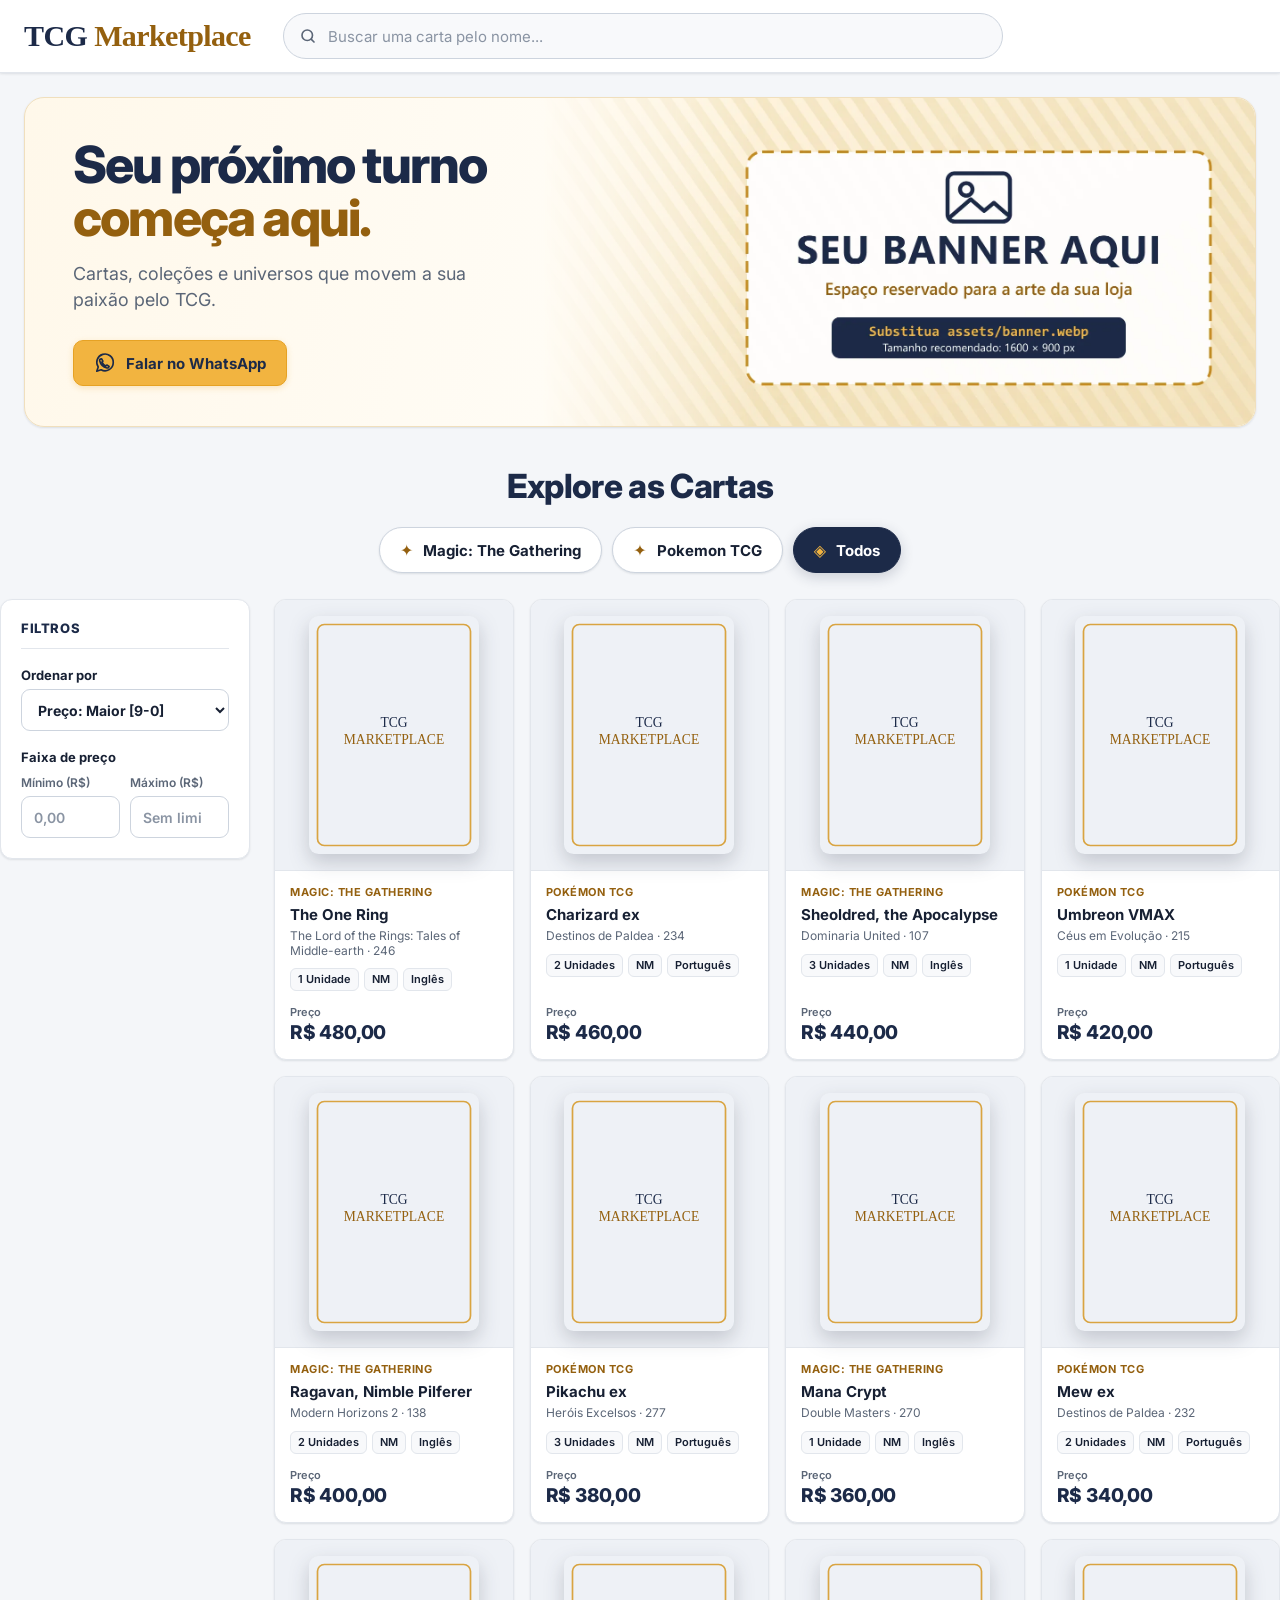
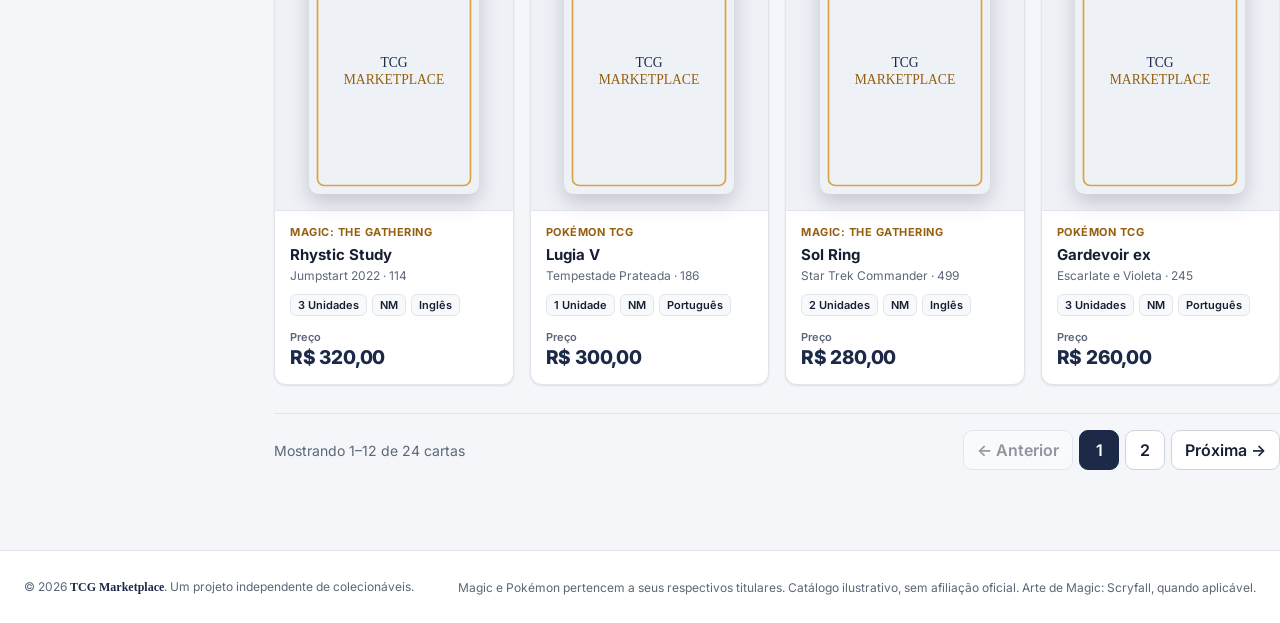
==== commit ac111f3a: "Trocar arte do banner por aviso de espaço reservado Co-Authored-By: Claude Opus 5.5 <noreply@anthrop" ====
--- a/index.html
+++ b/index.html
@@ -1124,9 +1124,9 @@
                 class="hero-image"
                 id="heroPhoto"
                 src="assets/banner.webp"
-                width="1448"
-                height="1086"
-                alt="Imagem de apresentação da TCG Marketplace"
+                width="1600"
+                height="900"
+                alt="Espaço reservado para o banner da loja"
                 fetchpriority="high"
                 decoding="async"
               />
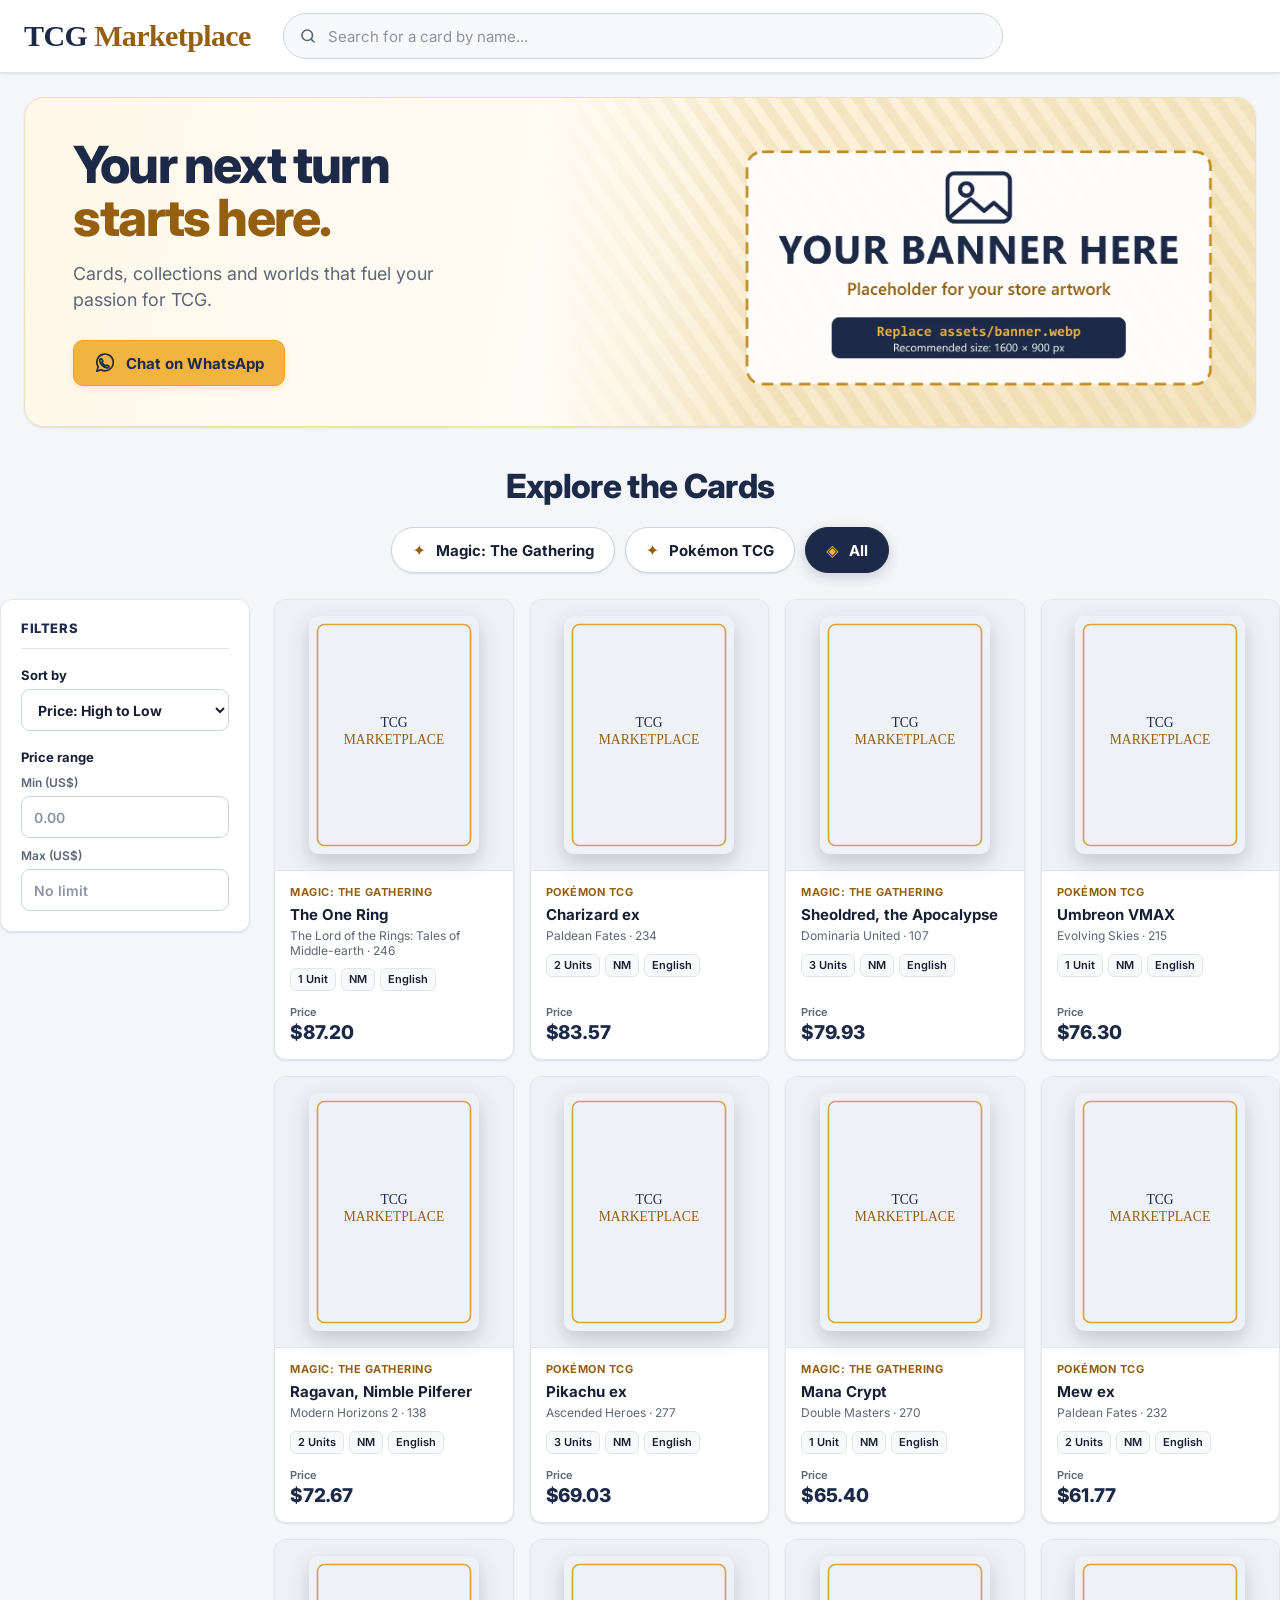
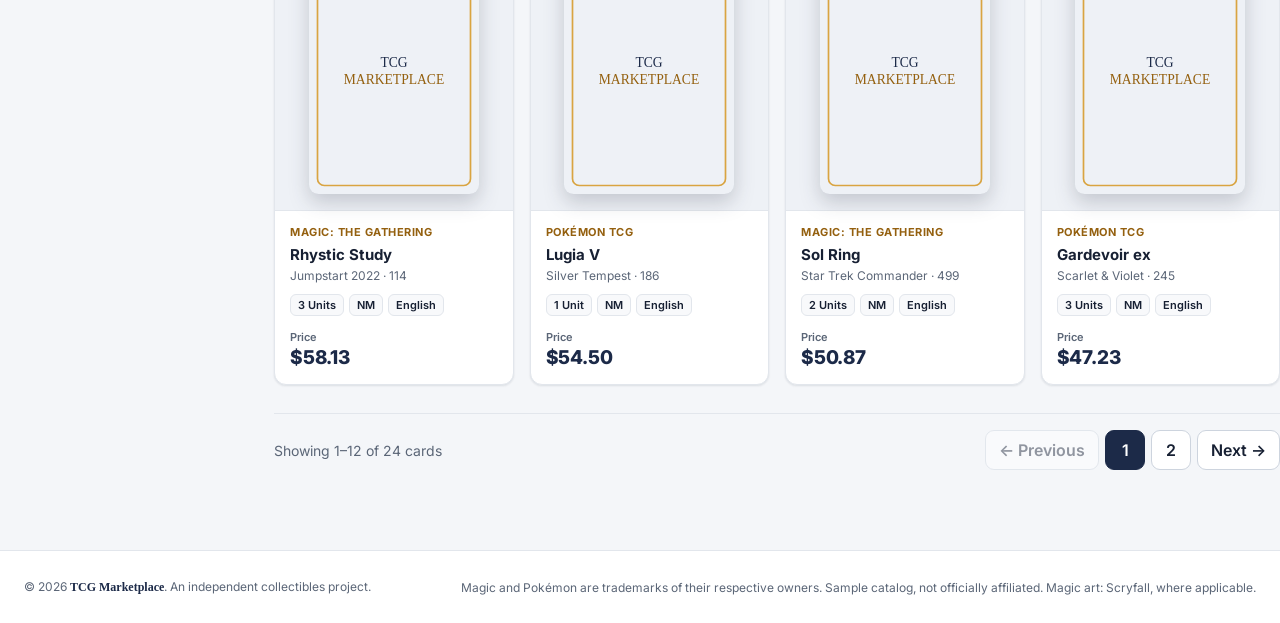
==== commit 5ca66f0e: "Traduzir vitrine para inglês e exibir preços em dólar Co-Authored-By: Claude Opus 5.5 <noreply@anthr" ====
--- a/index.html
+++ b/index.html
@@ -1,17 +1,17 @@
 <!doctype html>
-<html lang="pt-BR">
+<html lang="en">
   <head>
     <meta charset="UTF-8" />
     <meta name="viewport" content="width=device-width, initial-scale=1" />
     <meta name="theme-color" content="#ffffff" />
     <meta
       name="description"
-      content="TCG Marketplace: compra e venda de cartas Pokémon e Magic: The Gathering, acessórios TCG, venda por comissão e avaliação de coleções."
+      content="TCG Marketplace: buy and sell Pokémon and Magic: The Gathering cards, TCG accessories, consignment sales and collection appraisals."
     />
     <meta property="og:title" content="TCG Marketplace | Magic & Pokémon" />
     <meta
       property="og:description"
-      content="Seu próximo turno começa aqui. Compra e venda de cartas TCG, acessórios, venda por comissão e avaliação de coleções."
+      content="Your next turn starts here. Buy and sell TCG cards, accessories, consignment sales and collection appraisals."
     />
     <meta property="og:image" content="assets/banner.jpg" />
     <title>TCG Marketplace | Magic & Pokémon</title>
@@ -505,8 +505,7 @@
       }
       .price-range {
         display: grid;
-        grid-template-columns: 1fr 1fr;
-        align-items: end;
+        grid-template-columns: 1fr;
         gap: 10px;
       }
       .price-range .price-separator {
@@ -1061,10 +1060,10 @@
   <body>
     <header class="site-header">
       <div class="container header-inner">
-        <a class="brand" href="#inicio" aria-label="TCG Marketplace — início">
+        <a class="brand" href="#inicio" aria-label="TCG Marketplace — home">
           <span class="brand-text"
             ><span class="brand-title">TCG <span>Marketplace</span></span
-            ><span class="brand-sub">Cartas & colecionáveis</span></span
+            ><span class="brand-sub">Cards & collectibles</span></span
           >
         </a>
         <div class="search-field header-search">
@@ -1072,8 +1071,8 @@
             class="search"
             id="search"
             type="search"
-            placeholder="Buscar uma carta pelo nome..."
-            aria-label="Buscar cartas"
+            placeholder="Search for a card by name..."
+            aria-label="Search cards"
             autocomplete="off"
             maxlength="90"
           />
@@ -1081,7 +1080,7 @@
             id="searchSuggestions"
             class="search-suggestions"
             role="group"
-            aria-label="Sugestões de cartas"
+            aria-label="Card suggestions"
             hidden
           ></div>
         </div>
@@ -1092,8 +1091,8 @@
         <div class="container">
           <div class="hero-grid">
             <div class="hero-copy">
-              <h1><span>Seu próximo turno</span> <em>começa aqui.</em></h1>
-              <p>Cartas, coleções e universos que movem a sua paixão pelo TCG.</p>
+              <h1><span>Your next turn</span> <em>starts here.</em></h1>
+              <p>Cards, collections and worlds that fuel your passion for TCG.</p>
               <div class="hero-actions" id="contato">
                 <a
                   class="btn btn-gold"
@@ -1115,7 +1114,7 @@
                     <path
                       d="m8.2 7.4 1.5 2.5-1 1.1a8.2 8.2 0 0 0 4.2 4.2l1.1-1 2.5 1.5c-.3 1.4-1.3 2-2.5 1.7-3.7-.9-6.9-4.1-7.8-7.8-.3-1.2.3-2.2 2-2.2Z"
                     /></svg
-                  >Falar no WhatsApp</a
+                  >Chat on WhatsApp</a
                 >
               </div>
             </div>
@@ -1126,7 +1125,7 @@
                 src="assets/banner.webp"
                 width="1600"
                 height="900"
-                alt="Espaço reservado para o banner da loja"
+                alt="Placeholder for the store banner"
                 fetchpriority="high"
                 decoding="async"
               />
@@ -1134,10 +1133,10 @@
                 class="hero-placeholder"
                 id="heroPlaceholder"
                 hidden
-                aria-label="Identidade visual TCG Marketplace"
+                aria-label="TCG Marketplace visual identity"
               >
                 <span class="hero-symbol" aria-hidden="true">T</span><strong>TCG MARKETPLACE</strong
-                ><small>Magic · Pokémon · Colecionáveis</small>
+                ><small>Magic · Pokémon · Collectibles</small>
               </div>
             </div>
           </div>
@@ -1145,7 +1144,7 @@
       </section>
       <section class="section container" id="catalogo">
         <div class="section-top">
-          <div><h2>Explore as Cartas</h2></div>
+          <div><h2>Explore the Cards</h2></div>
         </div>
         <div
           class="catalog-source"
@@ -1154,59 +1153,59 @@
           aria-live="polite"
           hidden
         ></div>
-        <div class="collections" aria-label="Filtrar por universo">
+        <div class="collections" aria-label="Filter by game">
           <button class="collection-tile" type="button" data-select-game="Magic">
             <span
               ><strong>Magic: The Gathering</strong
-              ><small>Magia, estratégia e cartas lendárias</small></span
+              ><small>Magic, strategy and legendary cards</small></span
             ><span class="tile-icon" aria-hidden="true">✦</span>
           </button>
           <button class="collection-tile" type="button" data-select-game="Pokémon">
             <span
-              ><strong>Pokemon TCG</strong
-              ><small>Descobertas, nostalgia e criaturas incríveis</small></span
+              ><strong>Pokémon TCG</strong
+              ><small>Discovery, nostalgia and amazing creatures</small></span
             ><span class="tile-icon" aria-hidden="true">✦</span>
           </button>
           <button class="collection-tile" type="button" data-select-game="all">
-            <span><strong>Todos</strong><small>Todas as cartas da vitrine</small></span
+            <span><strong>All</strong><small>Every card in the store</small></span
             ><span class="tile-icon" aria-hidden="true">✦</span>
           </button>
         </div>
         <div class="catalog-layout">
-          <aside class="filters" aria-label="Filtros do catálogo">
-            <p class="filter-title">Filtros</p>
+          <aside class="filters" aria-label="Catalog filters">
+            <p class="filter-title">Filters</p>
             <label class="sort-field" for="sortBy"
-              ><span>Ordenar por</span>
-              <select id="sortBy" aria-label="Ordenar cartas">
-                <option value="default">Ordem do catálogo</option>
-                <option value="nameAsc">Nome: A–Z</option>
-                <option value="nameDesc">Nome: Z–A</option>
-                <option value="priceAsc">Preço Menor [0-9]</option>
-                <option value="priceDesc" selected>Preço: Maior [9-0]</option>
+              ><span>Sort by</span>
+              <select id="sortBy" aria-label="Sort cards">
+                <option value="default">Catalog order</option>
+                <option value="nameAsc">Name: A–Z</option>
+                <option value="nameDesc">Name: Z–A</option>
+                <option value="priceAsc">Price: Low to High</option>
+                <option value="priceDesc" selected>Price: High to Low</option>
               </select>
             </label>
-            <div class="price-range" role="group" aria-label="Filtrar por faixa de preço">
-              <span class="price-group-label" aria-hidden="true">Faixa de preço</span>
+            <div class="price-range" role="group" aria-label="Filter by price range">
+              <span class="price-group-label" aria-hidden="true">Price range</span>
               <label for="minPrice"
-                ><span>Mínimo (R$)</span
+                ><span>Min (US$)</span
                 ><input
                   type="number"
                   id="minPrice"
                   min="0"
                   step="0.01"
                   inputmode="decimal"
-                  placeholder="0,00"
+                  placeholder="0.00"
               /></label>
-              <span class="price-separator" aria-hidden="true">até</span>
+              <span class="price-separator" aria-hidden="true">to</span>
               <label for="maxPrice"
-                ><span>Máximo (R$)</span
+                ><span>Max (US$)</span
                 ><input
                   type="number"
                   id="maxPrice"
                   min="0"
                   step="0.01"
                   inputmode="decimal"
-                  placeholder="Sem limite"
+                  placeholder="No limit"
               /></label>
             </div>
           </aside>
@@ -1214,7 +1213,7 @@
             <div class="grid" id="grid" aria-live="polite"></div>
             <div class="pagination-wrap">
               <div class="pagination-info" id="paginationInfo"></div>
-              <div class="pagination" id="pagination" aria-label="Paginação do catálogo"></div>
+              <div class="pagination" id="pagination" aria-label="Catalog pagination"></div>
             </div>
           </div>
         </div>
@@ -1223,11 +1222,11 @@
     <footer class="footer">
       <div class="container footer-inner">
         <span
-          >© <span id="year"></span> <strong>TCG Marketplace</strong>. Um projeto independente de
-          colecionáveis.</span
+          >© <span id="year"></span> <strong>TCG Marketplace</strong>. An independent collectibles
+          project.</span
         ><span
-          >Magic e Pokémon pertencem a seus respectivos titulares. Catálogo ilustrativo, sem
-          afiliação oficial. Arte de Magic: Scryfall, quando aplicável.</span
+          >Magic and Pokémon are trademarks of their respective owners. Sample catalog, not
+          officially affiliated. Magic art: Scryfall, where applicable.</span
         >
       </div>
     </footer>
@@ -1240,7 +1239,7 @@
       aria-hidden="true"
     >
       <div class="modal" role="document">
-        <button class="close" id="close" aria-label="Fechar detalhes">✕</button>
+        <button class="close" id="close" aria-label="Close details">✕</button>
         <img id="modalImage" alt="" />
         <div class="modal-details">
           <div class="eyebrow" id="modalGame"></div>
@@ -1257,7 +1256,7 @@
               href="https://wa.me/5500000000000"
               target="_blank"
               rel="noopener noreferrer"
-              >Consultar carta <span aria-hidden="true">↗</span></a
+              >Ask about this card <span aria-hidden="true">↗</span></a
             >
           </div>
         </div>
@@ -1289,7 +1288,7 @@
         const publishedCatalogLoaded = await publishedCatalogReady;
         const WHATSAPP_NUMBER = '5500000000000';
         const HERO_WHATSAPP_MESSAGE =
-          'Olá, tudo bem? Vim pelo site TCG Marketplace e gostaria de saber mais sobre o site.';
+          'Hi! I found TCG Marketplace online and would like to know more about the store.';
         const heroWhatsappUrl =
           'https://wa.me/' + WHATSAPP_NUMBER + '?text=' + encodeURIComponent(HERO_WHATSAPP_MESSAGE);
         const heroWhatsapp = document.querySelector('.hero-actions [data-whatsapp]');
@@ -1302,12 +1301,12 @@
           catalogSource.hidden = false;
           catalogSource.classList.add('preview');
           catalogSource.textContent =
-            'PRÉVIA LOCAL — estas alterações podem ainda não estar publicadas. Use “Exportar para o site” no painel para atualizar os visitantes.';
+            'LOCAL PREVIEW — these changes may not be published yet. Publish the catalog from the admin panel to update visitors.';
         } else if (!publishedCatalogLoaded) {
           catalogSource.hidden = false;
           catalogSource.classList.add('problem');
           catalogSource.textContent =
-            'Não foi possível carregar assets/catalogo.js. Verifique se o arquivo existe no mesmo site e na pasta correta.';
+            'Could not load assets/catalogo.js. Make sure the file exists on this site in the right folder.';
         }
         const placeholder =
           'data:image/svg+xml;charset=utf-8,' +
@@ -1336,8 +1335,8 @@
           return store.url(c.image) || cachedImages.get(c.scryfall) || placeholder;
         }
         function inventory(c) {
-          if (c.demo) return '<span class="inventory-pill demo">Carta ilustrativa</span>';
-          return `<span class="inventory-pill ${c.quantity === 0 ? 'out' : ''}">${c.quantity ? c.quantity + ' ' + (c.quantity === 1 ? 'Unidade' : 'Unidades') : 'Esgotada'}</span><span class="inventory-pill">${e(c.condition || 'Conservação sob consulta')}</span>${c.language ? `<span class="inventory-pill">${e(c.language)}</span>` : ''}`;
+          if (c.demo) return '<span class="inventory-pill demo">Sample card</span>';
+          return `<span class="inventory-pill ${c.quantity === 0 ? 'out' : ''}">${c.quantity ? c.quantity + ' ' + (c.quantity === 1 ? 'Unit' : 'Units') : 'Sold out'}</span><span class="inventory-pill">${e(c.condition || 'Condition on request')}</span>${c.language ? `<span class="inventory-pill">${e(c.language)}</span>` : ''}`;
         }
         function updateFilterHighlights() {
           document.querySelectorAll('[data-select-game]').forEach((button) => {
@@ -1366,7 +1365,7 @@
           const image =
             '<img src="' +
             e(imageFor(card)) +
-            '" alt="Carta ' +
+            '" alt="Card ' +
             e(card.name) +
             '" loading="lazy" decoding="async">';
           const badge = playPokemonBadge(card);
@@ -1393,7 +1392,7 @@
             );
           });
           const compareNames = (a, b) =>
-            String(a.name || '').localeCompare(String(b.name || ''), 'pt-BR', {
+            String(a.name || '').localeCompare(String(b.name || ''), 'en', {
               sensitivity: 'base',
               numeric: true,
             });
@@ -1418,14 +1417,14 @@
                 .map(
                   (c) =>
                     `<article class="card" data-game="${e(c.game)}"><div class="artwrap" data-id="${e(c.id)}">${c.categories?.length ? '<span class="tag">' + e(c.categories.join(' / ')) + '</span>' : ''}${cardArtwork(c)}</div>` +
-                    `<div class="info"><div class="game">${c.game === 'Magic' ? 'Magic: The Gathering' : 'Pokémon TCG'}</div><h3>${e(c.name)}</h3><div class="sub">${c.variants ? c.editionCount + ' edições' : e(c.set)}</div>` +
-                    `<div class="inventory-meta">${inventory(c)}</div><div class="cardbottom"><span class="price">${c.variants ? 'Apartir de:' : c.demo ? 'Preço demonstrativo' : 'Preço'}<strong>${c.demo ? 'Sob consulta' : store.money(c.price)}</strong></span>` +
-                    `${c.variants ? '<button class="editions-button" type="button" data-id="' + e(c.id) + '">Ver edições (' + c.editionCount + ')</button>' : ''}</div></div></article>`,
+                    `<div class="info"><div class="game">${c.game === 'Magic' ? 'Magic: The Gathering' : 'Pokémon TCG'}</div><h3>${e(c.name)}</h3><div class="sub">${c.variants ? c.editionCount + ' editions' : e(c.set)}</div>` +
+                    `<div class="inventory-meta">${inventory(c)}</div><div class="cardbottom"><span class="price">${c.variants ? 'From:' : c.demo ? 'Sample price' : 'Price'}<strong>${c.demo ? 'On request' : store.money(c.price)}</strong></span>` +
+                    `${c.variants ? '<button class="editions-button" type="button" data-id="' + e(c.id) + '">View editions (' + c.editionCount + ')</button>' : ''}</div></div></article>`,
                 )
                 .join('')
             : search.value.trim()
-              ? '<div class="empty">Carta não disponivel</div>'
-              : '<div class="empty">Nenhuma carta encontrada. Experimente outro nome ou filtro.</div>';
+              ? '<div class="empty">Card not available</div>'
+              : '<div class="empty">No cards found. Try another name or filter.</div>';
           grid.querySelectorAll('.artwrap > img, .card-image-wrap > img').forEach((img) =>
             img.addEventListener(
               'error',
@@ -1438,9 +1437,9 @@
             ),
           );
           if (match.length) {
-            paginationInfo.textContent = `Mostrando ${start + 1}–${Math.min(end, match.length)} de ${match.length} cartas`;
+            paginationInfo.textContent = `Showing ${start + 1}–${Math.min(end, match.length)} of ${match.length} cards`;
           } else {
-            paginationInfo.textContent = 'Nenhum resultado encontrado';
+            paginationInfo.textContent = 'No results found';
           }
           if (totalPages <= 1) {
             pagination.replaceChildren();
@@ -1449,7 +1448,7 @@
             pagination.hidden = false;
             const pages = [];
             pages.push(
-              `<button type="button" data-page="${currentPage - 1}" ${currentPage === 1 ? 'disabled' : ''} aria-label="Página anterior">← Anterior</button>`,
+              `<button type="button" data-page="${currentPage - 1}" ${currentPage === 1 ? 'disabled' : ''} aria-label="Previous page">← Previous</button>`,
             );
             let lastPage = 0;
             for (let page = 1; page <= totalPages; page++) {
@@ -1457,12 +1456,12 @@
               if (lastPage && page > lastPage + 1)
                 pages.push('<span class="pagination-ellipsis" aria-hidden="true">…</span>');
               pages.push(
-                `<button type="button" data-page="${page}" class="${page === currentPage ? 'active' : ''}" ${page === currentPage ? 'aria-current="page"' : ''} aria-label="Página ${page}">${page}</button>`,
+                `<button type="button" data-page="${page}" class="${page === currentPage ? 'active' : ''}" ${page === currentPage ? 'aria-current="page"' : ''} aria-label="Page ${page}">${page}</button>`,
               );
               lastPage = page;
             }
             pages.push(
-              `<button type="button" data-page="${currentPage + 1}" ${currentPage === totalPages ? 'disabled' : ''} aria-label="Próxima página">Próxima →</button>`,
+              `<button type="button" data-page="${currentPage + 1}" ${currentPage === totalPages ? 'disabled' : ''} aria-label="Next page">Next →</button>`,
             );
             pagination.innerHTML = pages.join('');
           }
@@ -1471,7 +1470,7 @@
           if (!card) return;
           priorFocus = document.activeElement;
           document.getElementById('modalImage').src = imageFor(card);
-          document.getElementById('modalImage').alt = 'Carta ' + card.name;
+          document.getElementById('modalImage').alt = 'Card ' + card.name;
           document.getElementById('modalGame').textContent =
             card.game === 'Magic' ? 'Magic: The Gathering' : 'Pokémon TCG';
           document.getElementById('modalName').textContent = card.name;
@@ -1481,22 +1480,32 @@
           document.getElementById('modalMeta').textContent =
             card.set +
             ' · ' +
-            card.rarity +
+            ({
+              Comum: 'Common',
+              Incomum: 'Uncommon',
+              Rara: 'Rare',
+              'Rara Dupla': 'Double Rare',
+              'Ultra Rara': 'Ultra Rare',
+              'Ilustração Rara': 'Illustration Rare',
+              'Ilustração Rara Especial': 'Special Illustration Rare',
+              'Rara Hiper': 'Hyper Rare',
+              Mítica: 'Mythic',
+            }[card.rarity] || card.rarity) +
             (card.categories?.length ? ' · ' + card.categories.join(' · ') : '') +
-            (card.playPokemon ? ' · Play Pokemon · Nº ' + card.playPokemonNumber : '') +
-            (card.language ? ' · Idioma: ' + card.language : '') +
+            (card.playPokemon ? ' · Play Pokémon · No. ' + card.playPokemonNumber : '') +
+            (card.language ? ' · Language: ' + card.language : '') +
             (card.demo
-              ? ' · Exemplo ilustrativo'
-              : ' · Estado: ' +
-                (card.condition || 'sob consulta') +
+              ? ' · Sample listing'
+              : ' · Condition: ' +
+                (card.condition || 'on request') +
                 ' · ' +
-                (card.quantity ? 'Estoque: ' + card.quantity : 'Esgotada'));
+                (card.quantity ? 'Stock: ' + card.quantity : 'Sold out'));
           document.getElementById('modalPrice').textContent =
-            (card.variants ? 'Apartir de: ' : '') + store.money(card.demo ? null : card.price);
+            (card.variants ? 'From: ' : '') + store.money(card.demo ? null : card.price);
           const editions = document.getElementById('modalEditions');
           editions.hidden = !card.variants;
           editions.innerHTML = card.variants
-            ? '<table><caption>Todas as edições</caption><thead><tr><th>Edição</th><th>Preço</th><th>Quantidade</th></tr></thead><tbody>' +
+            ? '<table><caption>All editions</caption><thead><tr><th>Edition</th><th>Price</th><th>Quantity</th></tr></thead><tbody>' +
               card.variants
                 .map(
                   (variant) =>
@@ -1506,7 +1515,7 @@
                     e(variant.name) +
                     '" loading="lazy" decoding="async">' +
                     playPokemonBadge(variant) +
-                    e(variant.set || 'Edição não informada') +
+                    e(variant.set || 'Edition not specified') +
                     '</td><td>' +
                     store.money(variant.price) +
                     '</td><td>' +
@@ -1516,8 +1525,8 @@
                 .join('') +
               '</tbody></table>'
             : '';
-          const condition = card.condition || 'sob consulta';
-          const cardMessage = `Olá, tudo bem? Vim pelo site TCG Marketplace e gostaria de saber mais sobre a carta ${card.name}, edição ${card.set}, condição ${condition}.`;
+          const condition = card.condition || 'on request';
+          const cardMessage = `Hi! I found TCG Marketplace online and would like to know more about ${card.name}, edition ${card.set}, condition ${condition}.`;
           document.getElementById('modalContact').href =
             'https://wa.me/' + WHATSAPP_NUMBER + '?text=' + encodeURIComponent(cardMessage);
           overlay.classList.add('open');
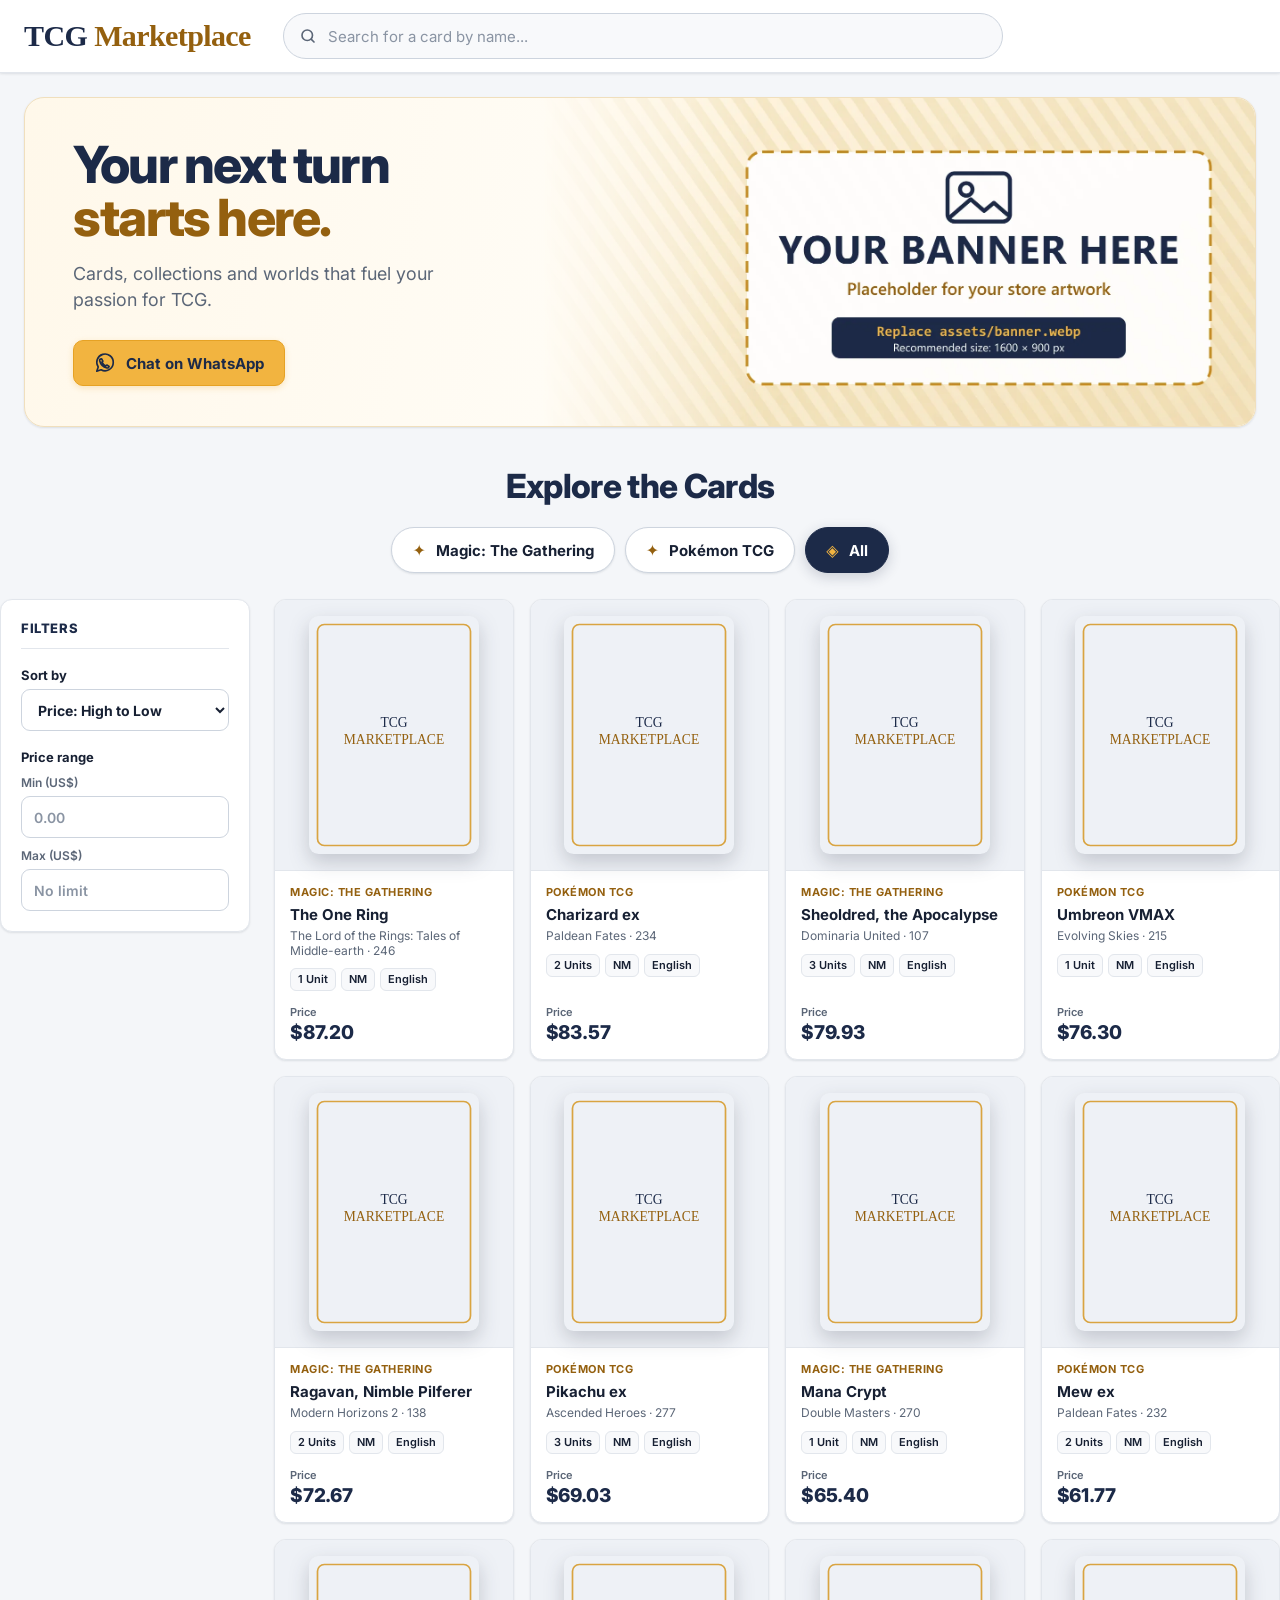
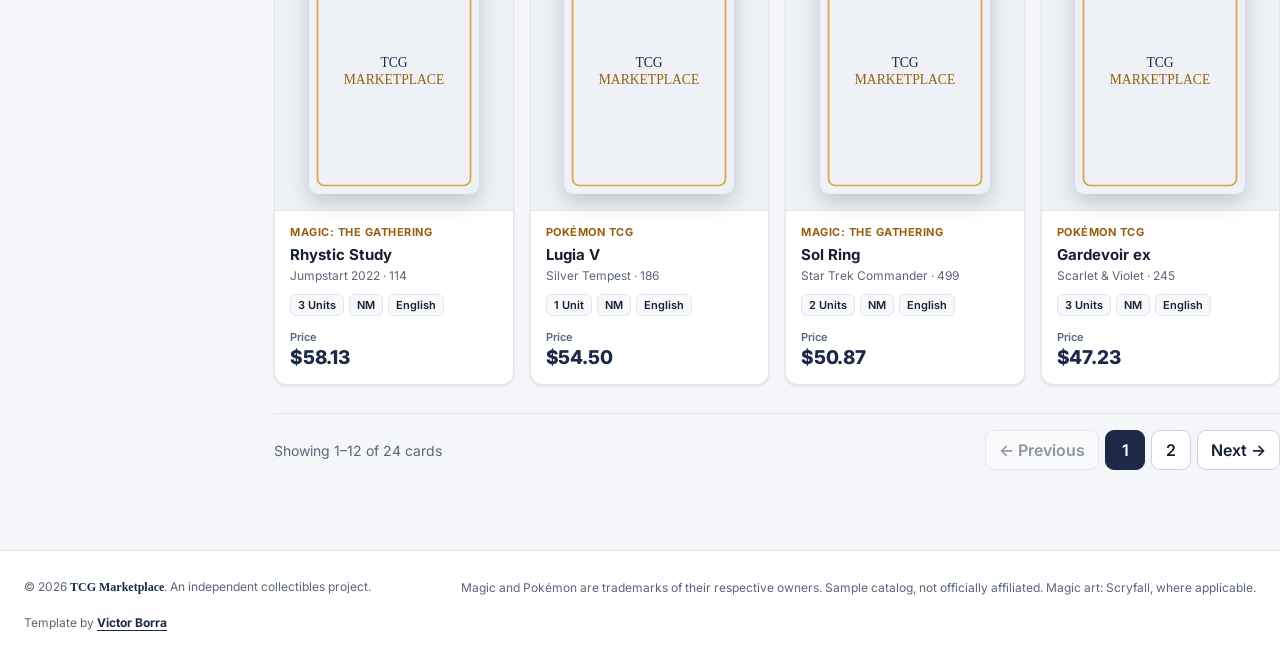
==== commit fb8d7725: "Adicionar créditos de autoria e licença MIT Co-Authored-By: Claude Opus 5.5 <noreply@anthropic.com>" ====
--- a/index.html
+++ b/index.html
@@ -3,6 +3,7 @@
   <head>
     <meta charset="UTF-8" />
     <meta name="viewport" content="width=device-width, initial-scale=1" />
+    <meta name="author" content="Victor Borra" />
     <meta name="theme-color" content="#ffffff" />
     <meta
       name="description"
@@ -789,6 +790,12 @@
       .footer strong {
         color: var(--navy);
         font-family: var(--brand-font);
+      }
+      .footer-credit a {
+        color: var(--navy);
+        font-weight: 700;
+        text-decoration: underline;
+        text-underline-offset: 3px;
       }
 
       .overlay {
@@ -1227,6 +1234,11 @@
         ><span
           >Magic and Pokémon are trademarks of their respective owners. Sample catalog, not
           officially affiliated. Magic art: Scryfall, where applicable.</span
+        ><span class="footer-credit"
+          >Template by
+          <a href="https://github.com/vctrborra-sys" target="_blank" rel="noopener noreferrer"
+            >Victor Borra</a
+          ></span
         >
       </div>
     </footer>
